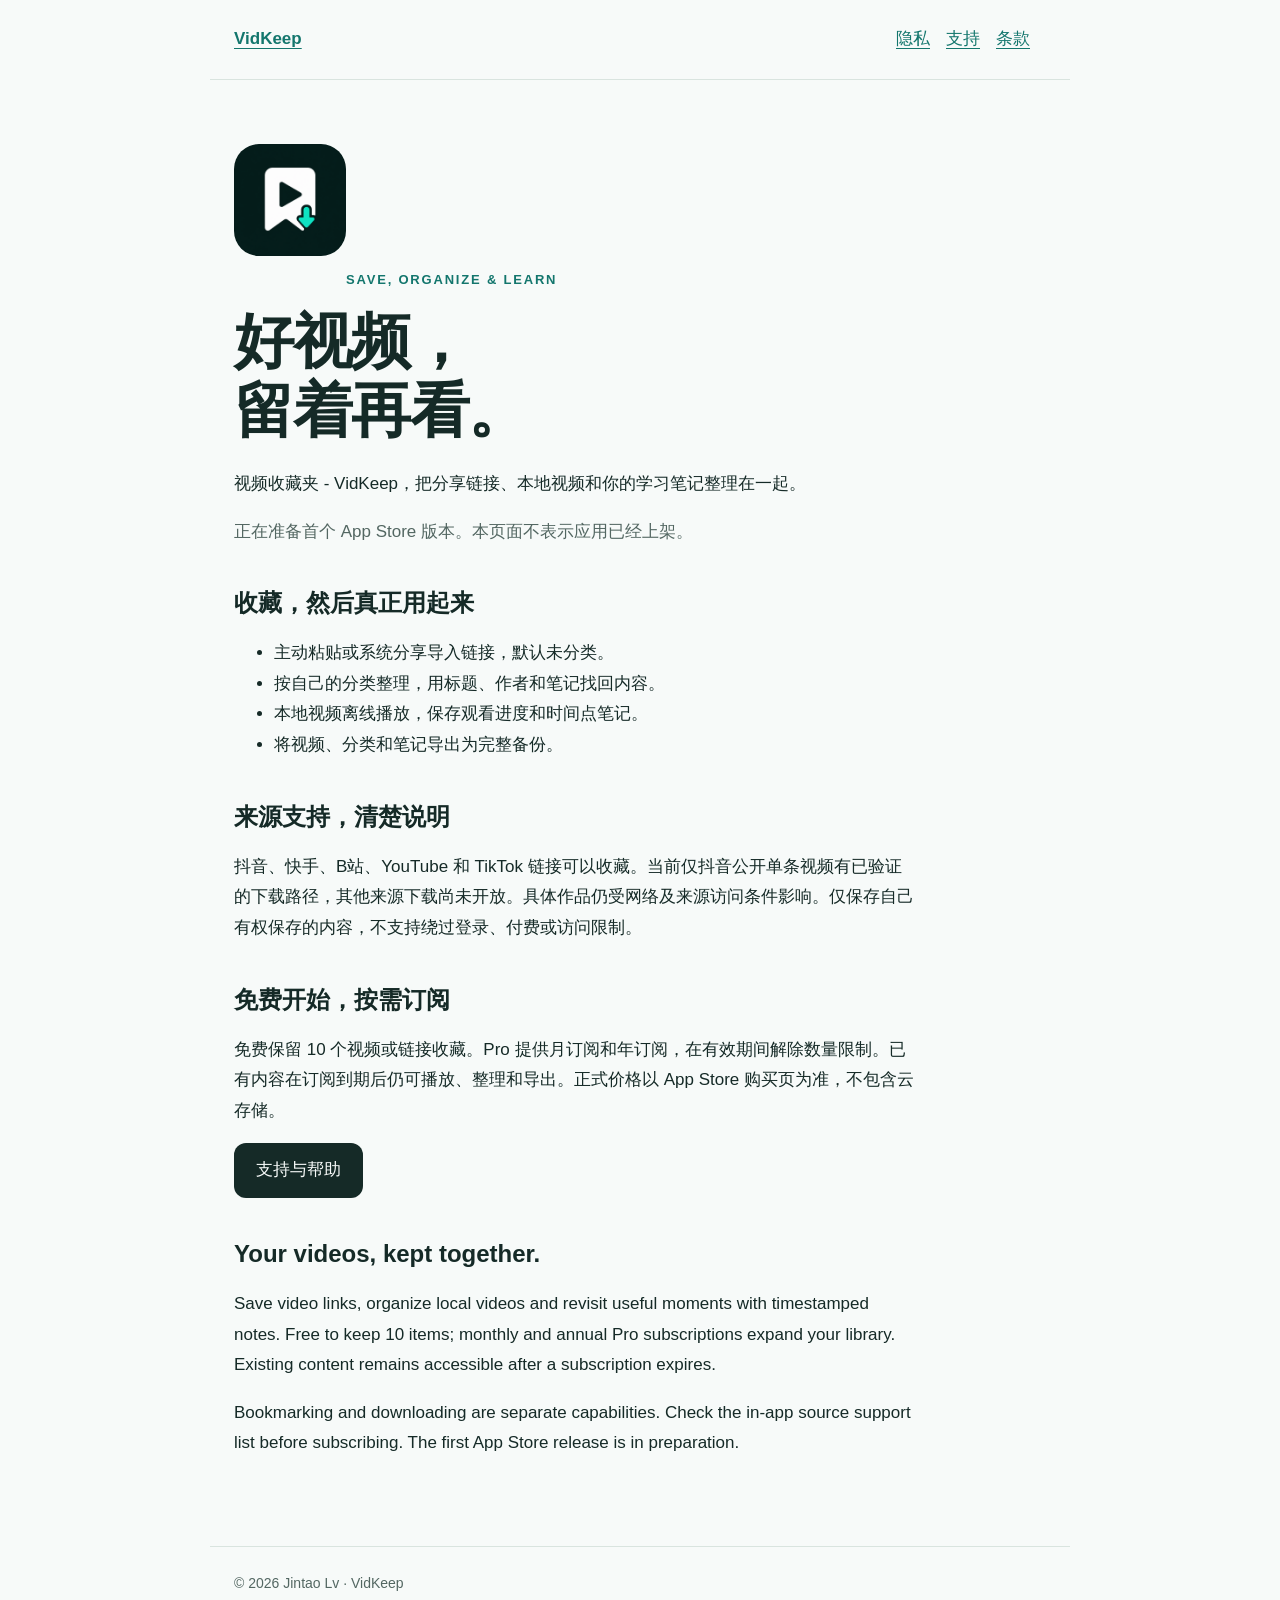
==== index.html @ 6be5729a "Publish VidKeep product, privacy and support pages" ====
<!doctype html><html lang="zh-Hans"><head><meta charset="utf-8"><meta name="viewport" content="width=device-width,initial-scale=1"><title>VidKeep · 视频收藏夹</title><link rel="stylesheet" href="style.css"></head><body><nav><a href="index.html"><strong>VidKeep</strong></a><div><a href="privacy/">隐私</a><a href="support/">支持</a><a href="terms/">条款</a></div></nav><main>
<img class="icon" src="assets/icon.png" alt="VidKeep"><div class="badge">SAVE, ORGANIZE &amp; LEARN</div>
<h1>好视频，<br>留着再看。</h1><p>视频收藏夹 - VidKeep，把分享链接、本地视频和你的学习笔记整理在一起。</p>
<p class="muted">正在准备首个 App Store 版本。本页面不表示应用已经上架。</p>
<h2>收藏，然后真正用起来</h2><ul><li>主动粘贴或系统分享导入链接，默认未分类。</li><li>按自己的分类整理，用标题、作者和笔记找回内容。</li><li>本地视频离线播放，保存观看进度和时间点笔记。</li><li>将视频、分类和笔记导出为完整备份。</li></ul>
<h2>来源支持，清楚说明</h2><p>抖音、快手、B站、YouTube 和 TikTok 链接可以收藏。当前仅抖音公开单条视频有已验证的下载路径，其他来源下载尚未开放。具体作品仍受网络及来源访问条件影响。仅保存自己有权保存的内容，不支持绕过登录、付费或访问限制。</p>
<h2>免费开始，按需订阅</h2><p>免费保留 10 个视频或链接收藏。Pro 提供月订阅和年订阅，在有效期间解除数量限制。已有内容在订阅到期后仍可播放、整理和导出。正式价格以 App Store 购买页为准，不包含云存储。</p>
<p><a class="button" href="support/">支持与帮助</a></p>
<section lang="en"><h2>Your videos, kept together.</h2><p>Save video links, organize local videos and revisit useful moments with timestamped notes. Free to keep 10 items; monthly and annual Pro subscriptions expand your library. Existing content remains accessible after a subscription expires.</p><p>Bookmarking and downloading are separate capabilities. Check the in-app source support list before subscribing. The first App Store release is in preparation.</p></section>
</main><footer>© 2026 Jintao Lv · VidKeep</footer></body></html>
---- style.css ----
:root{color-scheme:light dark;--bg:#f7faf9;--ink:#152a27;--muted:#536762;--line:#d9e4df;--accent:#13766d}*{box-sizing:border-box}body{margin:0;background:var(--bg);color:var(--ink);font:17px/1.8 -apple-system,BlinkMacSystemFont,"Segoe UI",sans-serif}a{color:var(--accent);text-underline-offset:4px}nav,main,footer{max-width:860px;margin:auto;padding:24px}nav{display:flex;justify-content:space-between;gap:24px;border-bottom:1px solid var(--line)}nav a{margin-right:16px}main{padding-top:64px;padding-bottom:70px}h1{font-size:clamp(34px,7vw,60px);line-height:1.15;letter-spacing:-1.5px;margin:0 0 24px}h2{margin-top:40px;font-size:24px;line-height:1.3}p,li{max-width:72ch}.muted{color:var(--muted)}.icon{width:112px;border-radius:25px;margin-bottom:28px}.badge{display:inline-block;font-size:13px;font-weight:650;letter-spacing:1.8px;color:var(--accent);margin-bottom:16px}footer{border-top:1px solid var(--line);font-size:14px;color:var(--muted)}section+section{margin-top:60px}details{padding:18px 0;border-bottom:1px solid var(--line)}summary{font-weight:650;cursor:pointer}.button{display:inline-block;background:var(--ink);color:var(--bg);padding:12px 22px;border-radius:12px;text-decoration:none}a:focus-visible,summary:focus-visible{outline:3px solid var(--accent);outline-offset:4px}@media(prefers-color-scheme:dark){:root{--bg:#0c1c19;--ink:#f0f8f5;--muted:#acbdb5;--line:#294038;--accent:#71d8c1}}@media(max-width:540px){nav{display:block}nav div{margin-top:8px}main{padding-top:40px}}
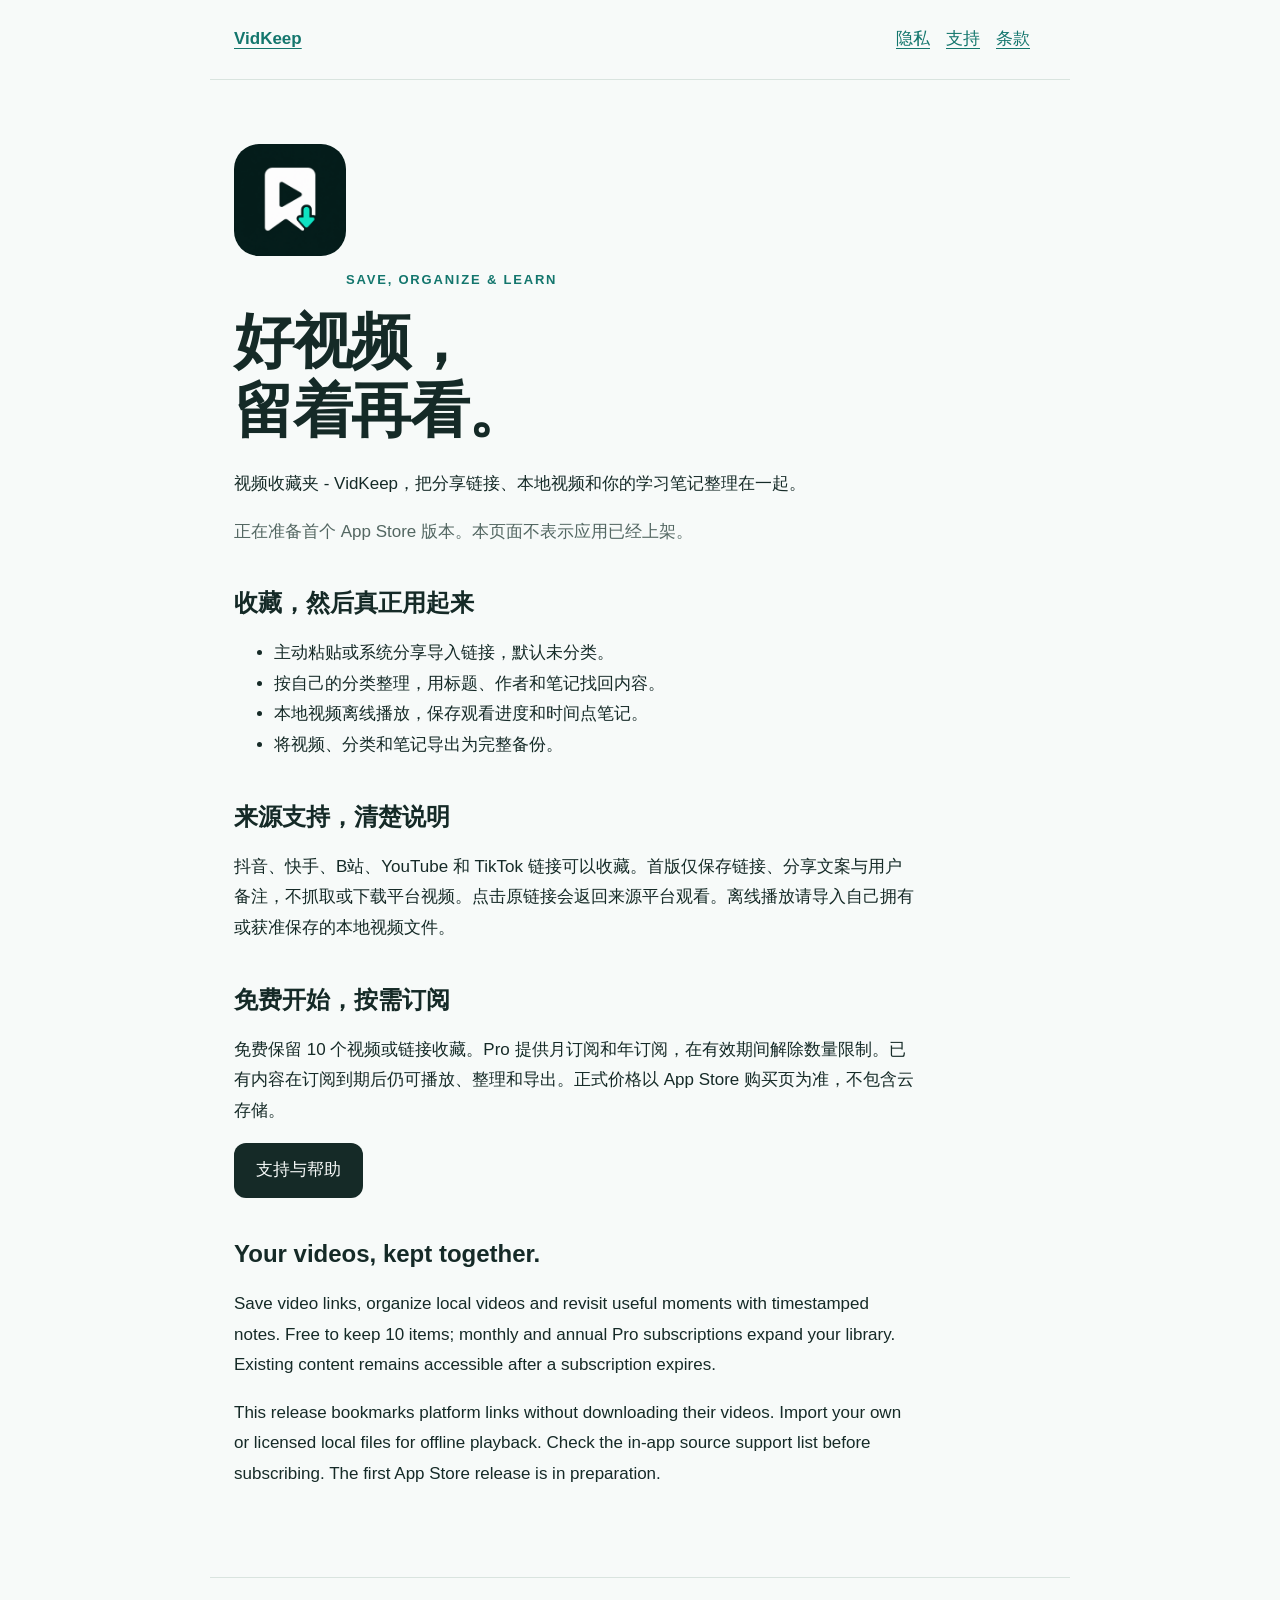
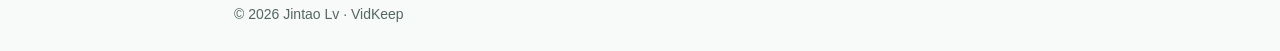
==== commit b054e7b1: "Clarify first release bookmark-only scope and privacy" ====
--- a/index.html
+++ b/index.html
@@ -3,8 +3,8 @@
 <h1>好视频，<br>留着再看。</h1><p>视频收藏夹 - VidKeep，把分享链接、本地视频和你的学习笔记整理在一起。</p>
 <p class="muted">正在准备首个 App Store 版本。本页面不表示应用已经上架。</p>
 <h2>收藏，然后真正用起来</h2><ul><li>主动粘贴或系统分享导入链接，默认未分类。</li><li>按自己的分类整理，用标题、作者和笔记找回内容。</li><li>本地视频离线播放，保存观看进度和时间点笔记。</li><li>将视频、分类和笔记导出为完整备份。</li></ul>
-<h2>来源支持，清楚说明</h2><p>抖音、快手、B站、YouTube 和 TikTok 链接可以收藏。当前仅抖音公开单条视频有已验证的下载路径，其他来源下载尚未开放。具体作品仍受网络及来源访问条件影响。仅保存自己有权保存的内容，不支持绕过登录、付费或访问限制。</p>
+<h2>来源支持，清楚说明</h2><p>抖音、快手、B站、YouTube 和 TikTok 链接可以收藏。首版仅保存链接、分享文案与用户备注，不抓取或下载平台视频。点击原链接会返回来源平台观看。离线播放请导入自己拥有或获准保存的本地视频文件。</p>
 <h2>免费开始，按需订阅</h2><p>免费保留 10 个视频或链接收藏。Pro 提供月订阅和年订阅，在有效期间解除数量限制。已有内容在订阅到期后仍可播放、整理和导出。正式价格以 App Store 购买页为准，不包含云存储。</p>
 <p><a class="button" href="support/">支持与帮助</a></p>
-<section lang="en"><h2>Your videos, kept together.</h2><p>Save video links, organize local videos and revisit useful moments with timestamped notes. Free to keep 10 items; monthly and annual Pro subscriptions expand your library. Existing content remains accessible after a subscription expires.</p><p>Bookmarking and downloading are separate capabilities. Check the in-app source support list before subscribing. The first App Store release is in preparation.</p></section>
+<section lang="en"><h2>Your videos, kept together.</h2><p>Save video links, organize local videos and revisit useful moments with timestamped notes. Free to keep 10 items; monthly and annual Pro subscriptions expand your library. Existing content remains accessible after a subscription expires.</p><p>This release bookmarks platform links without downloading their videos. Import your own or licensed local files for offline playback. Check the in-app source support list before subscribing. The first App Store release is in preparation.</p></section>
 </main><footer>© 2026 Jintao Lv · VidKeep</footer></body></html>
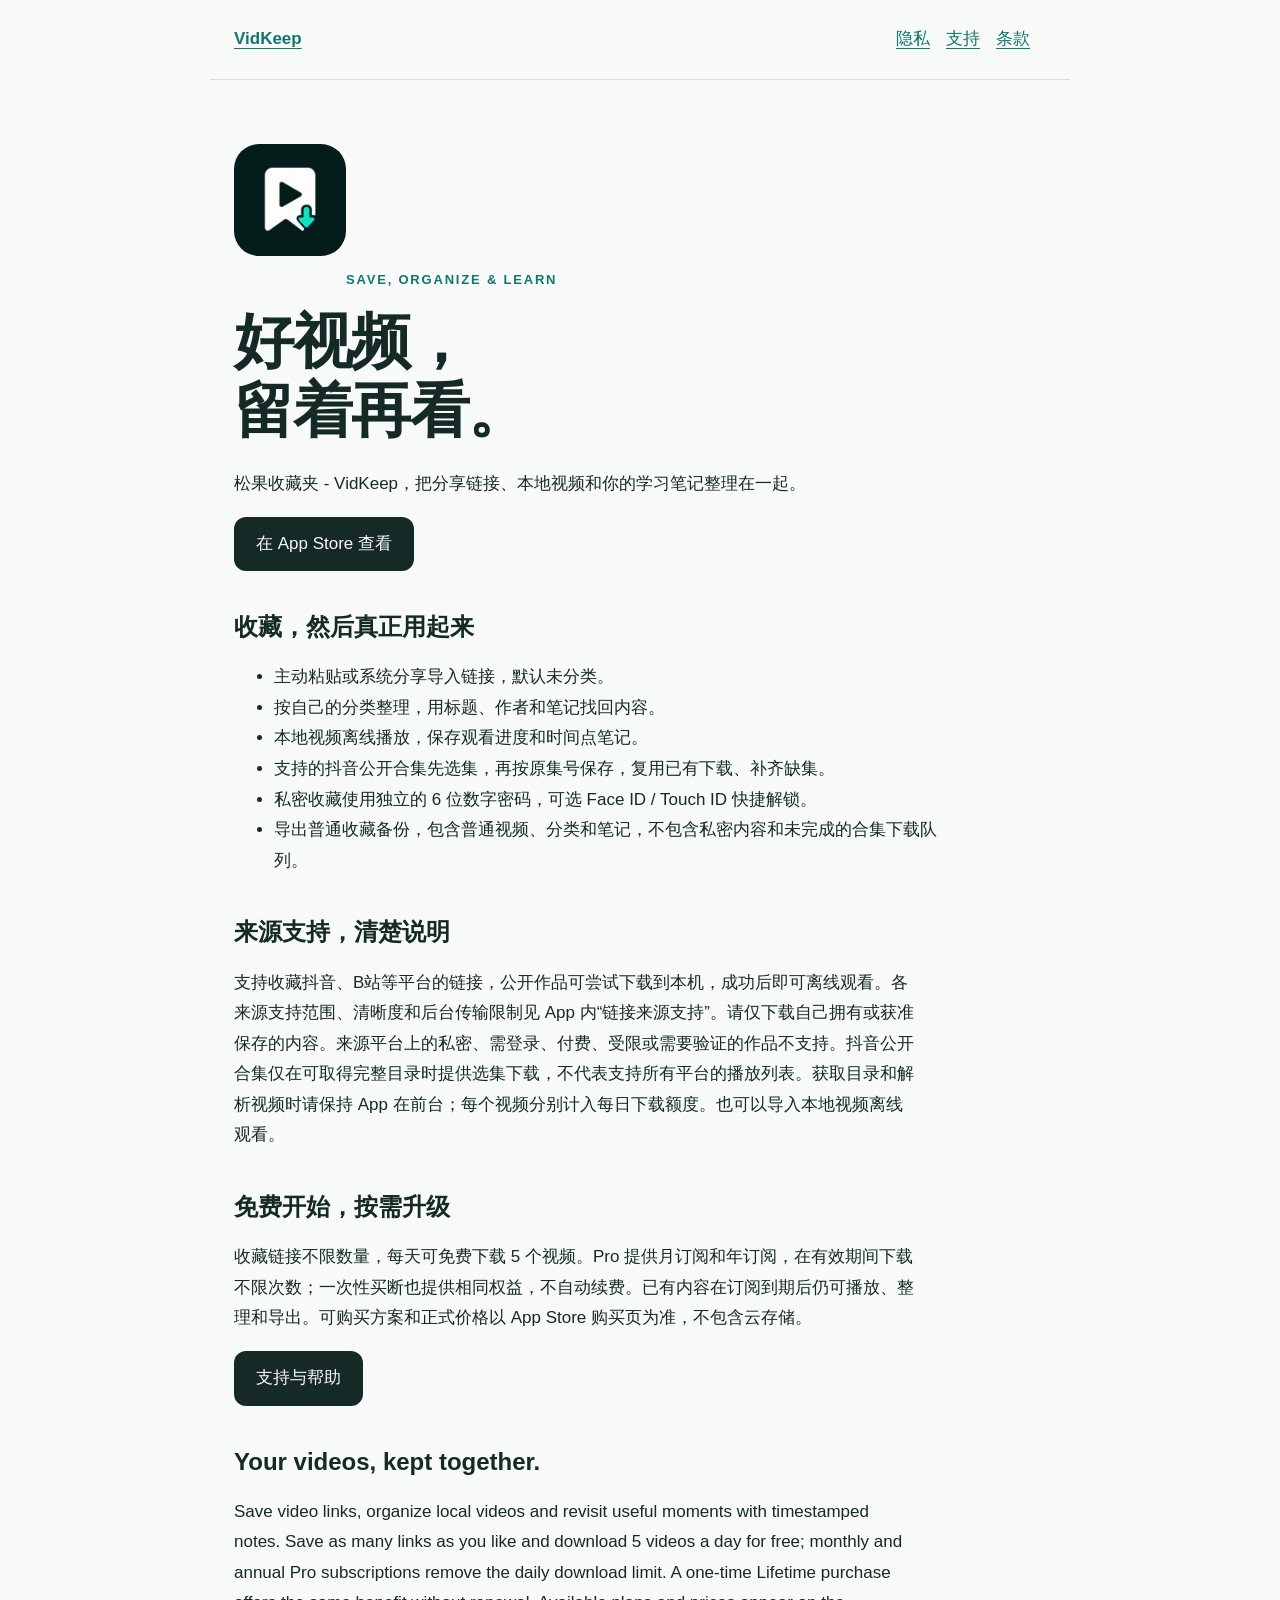
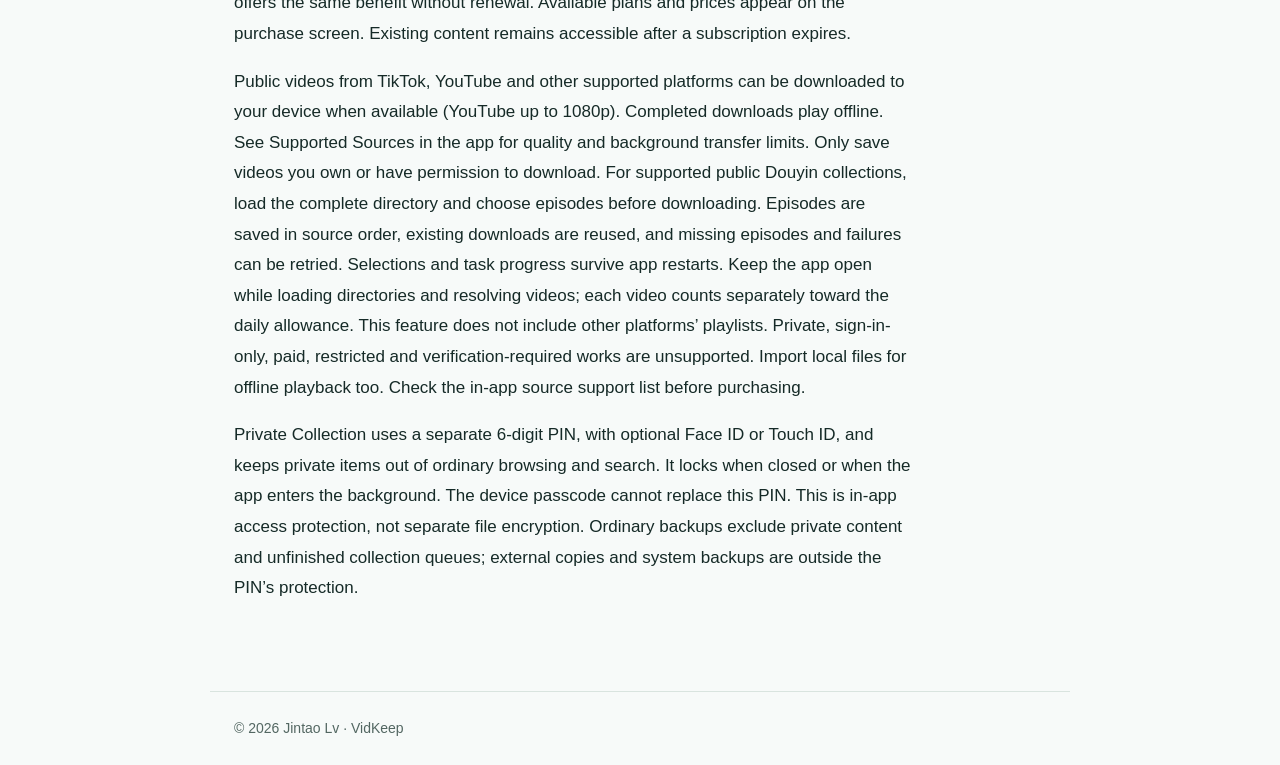
==== commit 00493321: "Document private PIN and public Douyin collection support" ====
--- a/index.html
+++ b/index.html
@@ -1,10 +1,10 @@
-<!doctype html><html lang="zh-Hans"><head><meta charset="utf-8"><meta name="viewport" content="width=device-width,initial-scale=1"><title>VidKeep · 视频收藏夹</title><link rel="stylesheet" href="style.css"></head><body><nav><a href="index.html"><strong>VidKeep</strong></a><div><a href="privacy/">隐私</a><a href="support/">支持</a><a href="terms/">条款</a></div></nav><main>
+<!doctype html><html lang="zh-Hans"><head><meta charset="utf-8"><meta name="viewport" content="width=device-width,initial-scale=1"><title>松果收藏夹 · VidKeep</title><link rel="stylesheet" href="style.css"></head><body><nav><a href="index.html"><strong>VidKeep</strong></a><div><a href="privacy/">隐私</a><a href="support/">支持</a><a href="terms/">条款</a></div></nav><main>
 <img class="icon" src="assets/icon.png" alt="VidKeep"><div class="badge">SAVE, ORGANIZE &amp; LEARN</div>
-<h1>好视频，<br>留着再看。</h1><p>视频收藏夹 - VidKeep，把分享链接、本地视频和你的学习笔记整理在一起。</p>
-<p class="muted">正在准备首个 App Store 版本。本页面不表示应用已经上架。</p>
-<h2>收藏，然后真正用起来</h2><ul><li>主动粘贴或系统分享导入链接，默认未分类。</li><li>按自己的分类整理，用标题、作者和笔记找回内容。</li><li>本地视频离线播放，保存观看进度和时间点笔记。</li><li>将视频、分类和笔记导出为完整备份。</li></ul>
-<h2>来源支持，清楚说明</h2><p>抖音、快手、B站、YouTube 和 TikTok 链接可以收藏。首版仅保存链接、分享文案与用户备注，不抓取或下载平台视频。点击原链接会返回来源平台观看。离线播放请导入自己拥有或获准保存的本地视频文件。</p>
-<h2>免费开始，按需订阅</h2><p>免费保留 10 个视频或链接收藏。Pro 提供月订阅和年订阅，在有效期间解除数量限制。已有内容在订阅到期后仍可播放、整理和导出。正式价格以 App Store 购买页为准，不包含云存储。</p>
+<h1>好视频，<br>留着再看。</h1><p>松果收藏夹 - VidKeep，把分享链接、本地视频和你的学习笔记整理在一起。</p>
+<p><a class="button" href="https://apps.apple.com/app/id6816571849">在 App Store 查看</a></p>
+<h2>收藏，然后真正用起来</h2><ul><li>主动粘贴或系统分享导入链接，默认未分类。</li><li>按自己的分类整理，用标题、作者和笔记找回内容。</li><li>本地视频离线播放，保存观看进度和时间点笔记。</li><li>支持的抖音公开合集先选集，再按原集号保存，复用已有下载、补齐缺集。</li><li>私密收藏使用独立的 6 位数字密码，可选 Face ID / Touch ID 快捷解锁。</li><li>导出普通收藏备份，包含普通视频、分类和笔记，不包含私密内容和未完成的合集下载队列。</li></ul>
+<h2>来源支持，清楚说明</h2><p>支持收藏抖音、B站等平台的链接，公开作品可尝试下载到本机，成功后即可离线观看。各来源支持范围、清晰度和后台传输限制见 App 内“链接来源支持”。请仅下载自己拥有或获准保存的内容。来源平台上的私密、需登录、付费、受限或需要验证的作品不支持。抖音公开合集仅在可取得完整目录时提供选集下载，不代表支持所有平台的播放列表。获取目录和解析视频时请保持 App 在前台；每个视频分别计入每日下载额度。也可以导入本地视频离线观看。</p>
+<h2>免费开始，按需升级</h2><p>收藏链接不限数量，每天可免费下载 5 个视频。Pro 提供月订阅和年订阅，在有效期间下载不限次数；一次性买断也提供相同权益，不自动续费。已有内容在订阅到期后仍可播放、整理和导出。可购买方案和正式价格以 App Store 购买页为准，不包含云存储。</p>
 <p><a class="button" href="support/">支持与帮助</a></p>
-<section lang="en"><h2>Your videos, kept together.</h2><p>Save video links, organize local videos and revisit useful moments with timestamped notes. Free to keep 10 items; monthly and annual Pro subscriptions expand your library. Existing content remains accessible after a subscription expires.</p><p>This release bookmarks platform links without downloading their videos. Import your own or licensed local files for offline playback. Check the in-app source support list before subscribing. The first App Store release is in preparation.</p></section>
+<section lang="en"><h2>Your videos, kept together.</h2><p>Save video links, organize local videos and revisit useful moments with timestamped notes. Save as many links as you like and download 5 videos a day for free; monthly and annual Pro subscriptions remove the daily download limit. A one-time Lifetime purchase offers the same benefit without renewal. Available plans and prices appear on the purchase screen. Existing content remains accessible after a subscription expires.</p><p>Public videos from TikTok, YouTube and other supported platforms can be downloaded to your device when available (YouTube up to 1080p). Completed downloads play offline. See Supported Sources in the app for quality and background transfer limits. Only save videos you own or have permission to download. For supported public Douyin collections, load the complete directory and choose episodes before downloading. Episodes are saved in source order, existing downloads are reused, and missing episodes and failures can be retried. Selections and task progress survive app restarts. Keep the app open while loading directories and resolving videos; each video counts separately toward the daily allowance. This feature does not include other platforms’ playlists. Private, sign-in-only, paid, restricted and verification-required works are unsupported. Import local files for offline playback too. Check the in-app source support list before purchasing.</p><p>Private Collection uses a separate 6-digit PIN, with optional Face ID or Touch ID, and keeps private items out of ordinary browsing and search. It locks when closed or when the app enters the background. The device passcode cannot replace this PIN. This is in-app access protection, not separate file encryption. Ordinary backups exclude private content and unfinished collection queues; external copies and system backups are outside the PIN’s protection.</p></section>
 </main><footer>© 2026 Jintao Lv · VidKeep</footer></body></html>
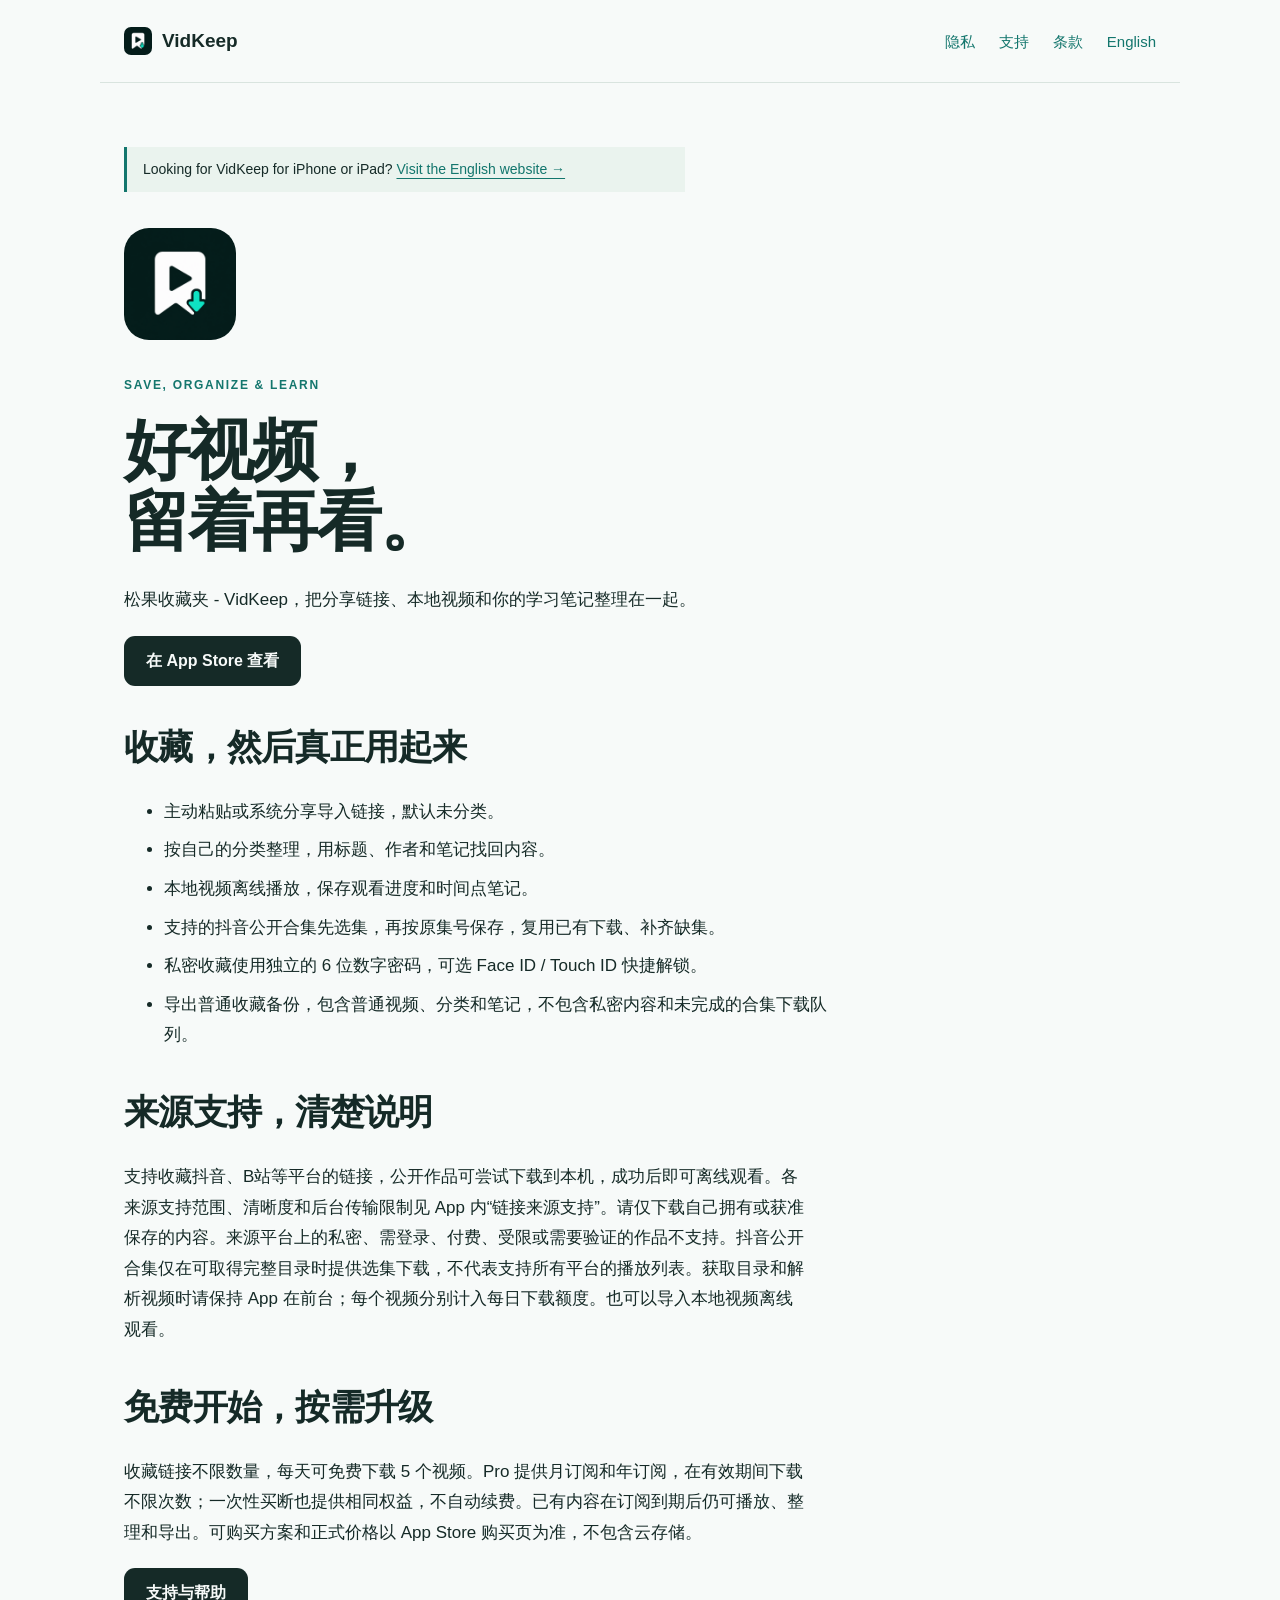
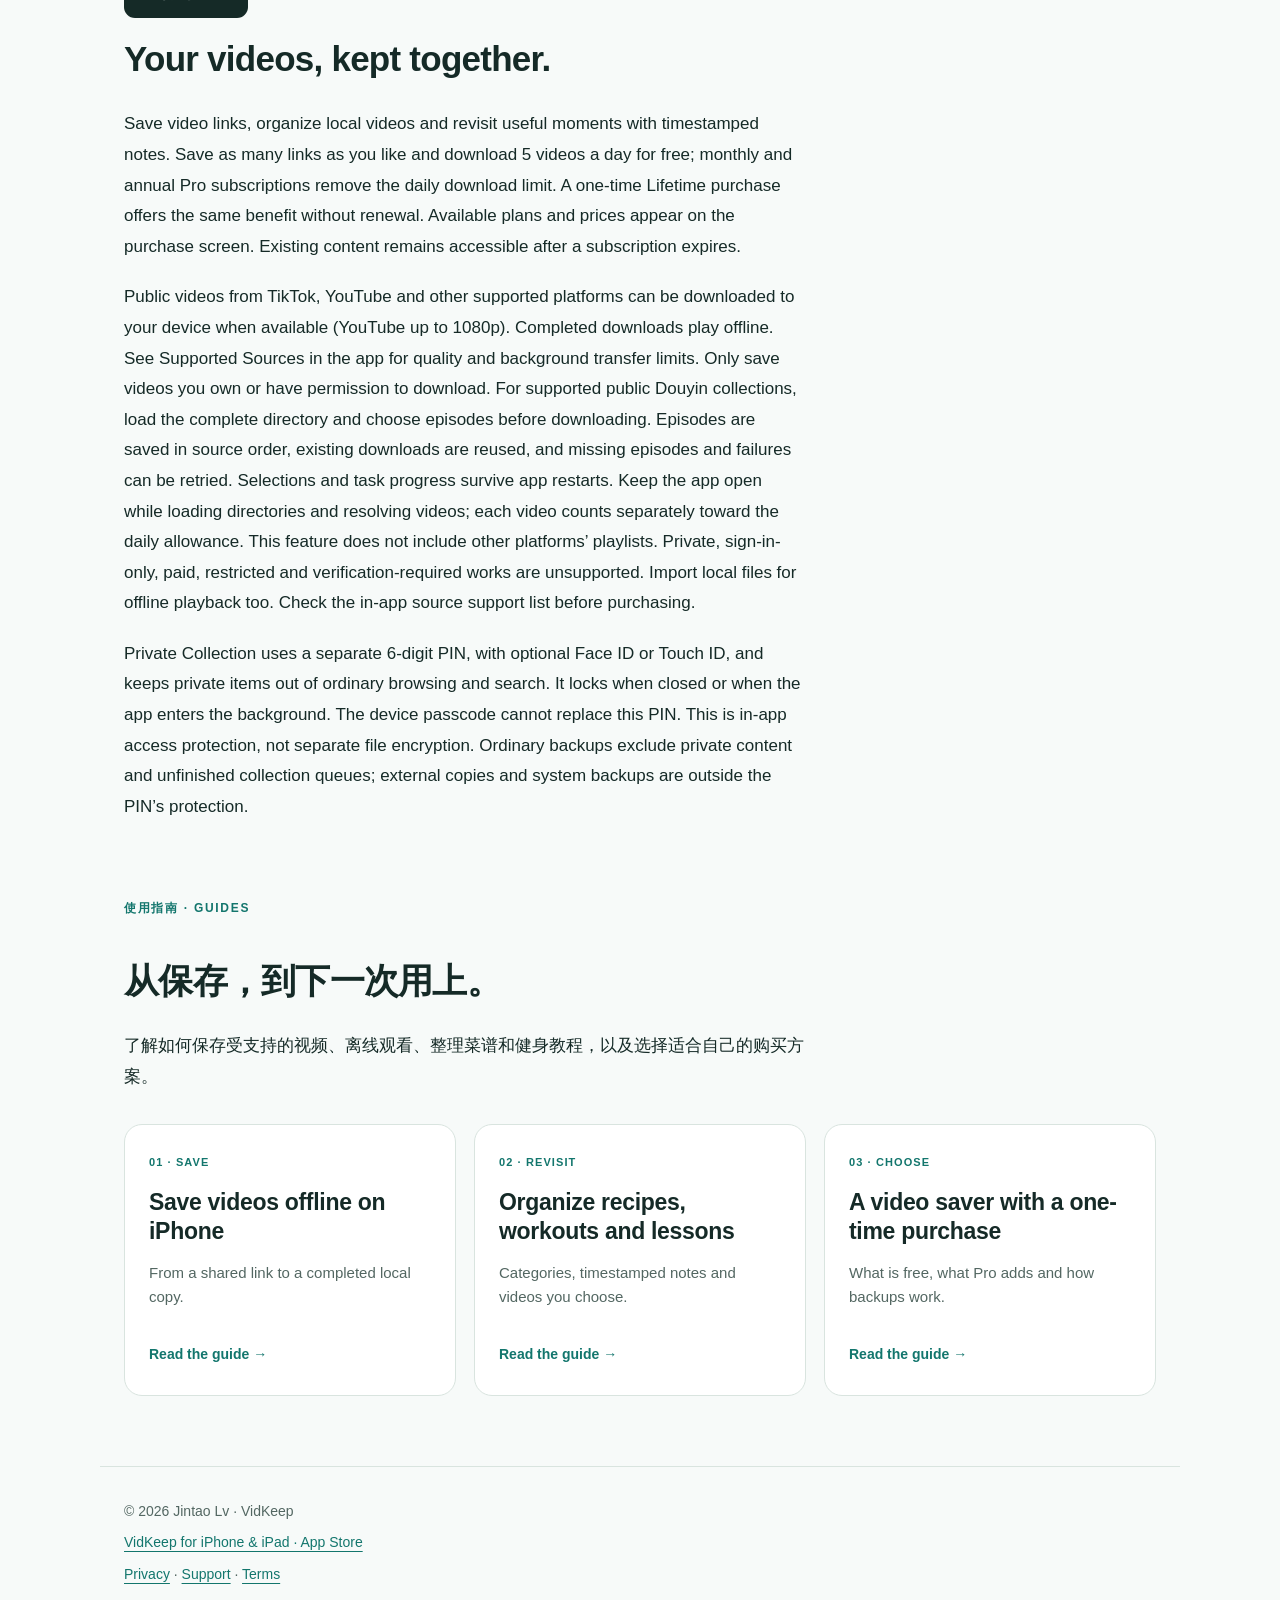
==== commit 675cdce2: "feat(site): add English product guides and search metadata" ====
--- a/index.html
+++ b/index.html
@@ -1,4 +1,7 @@
-<!doctype html><html lang="zh-Hans"><head><meta charset="utf-8"><meta name="viewport" content="width=device-width,initial-scale=1"><title>松果收藏夹 · VidKeep</title><link rel="stylesheet" href="style.css"></head><body><nav><a href="index.html"><strong>VidKeep</strong></a><div><a href="privacy/">隐私</a><a href="support/">支持</a><a href="terms/">条款</a></div></nav><main>
+<!doctype html>
+<html lang="zh-Hans"><head><meta charset="utf-8"><meta name="viewport" content="width=device-width,initial-scale=1"><title>松果收藏夹 · VidKeep</title><meta name="description" content="松果收藏夹 VidKeep 是 Jintao Lv 开发的 iPhone 和 iPad 视频收藏工具。保存受支持的视频，下载后离线观看，整理菜谱与教程、记录时间点笔记；可选一次性买断。"><link rel="canonical" href="https://jacklv-coder.github.io/vidkeep-site/"><link rel="alternate" hreflang="zh-Hans" href="https://jacklv-coder.github.io/vidkeep-site/"><link rel="alternate" hreflang="en" href="https://jacklv-coder.github.io/vidkeep-site/en/"><link rel="alternate" hreflang="x-default" href="https://jacklv-coder.github.io/vidkeep-site/en/"><meta property="og:type" content="website"><meta property="og:title" content="松果收藏夹 · VidKeep"><meta property="og:description" content="松果收藏夹 VidKeep 是 Jintao Lv 开发的 iPhone 和 iPad 视频收藏工具。保存受支持的视频，下载后离线观看，整理菜谱与教程、记录时间点笔记；可选一次性买断。"><meta property="og:url" content="https://jacklv-coder.github.io/vidkeep-site/"><meta property="og:image" content="https://jacklv-coder.github.io/vidkeep-site/assets/icon.png"><meta property="og:site_name" content="VidKeep by Jintao Lv"><meta name="twitter:card" content="summary"><link rel="icon" href="assets/icon.png"><link rel="stylesheet" href="style.css"><script type="application/ld+json">{"@context": "https://schema.org", "@type": "SoftwareApplication", "@id": "https://jacklv-coder.github.io/vidkeep-site/#app", "name": "VidKeep: Video Saver", "alternateName": "松果收藏夹-vidkeep", "applicationCategory": "MultimediaApplication", "operatingSystem": "iOS 17.0 or later; iPadOS 17.0 or later", "author": {"@type": "Person", "name": "Jintao Lv"}, "url": "https://jacklv-coder.github.io/vidkeep-site/en/", "downloadUrl": "https://apps.apple.com/app/id6816571849", "sameAs": ["https://apps.apple.com/app/id6816571849"], "image": "https://jacklv-coder.github.io/vidkeep-site/assets/icon.png", "description": "Save eligible public videos, organize local collections and use timestamped notes on iPhone and iPad. Completed downloads play offline."}</script></head><body><a class="skip-link" href="#content">跳转到正文</a><nav aria-label="主导航"><a class="brand" href=""><img src="assets/icon.png" width="28" height="28" alt=""><strong>VidKeep</strong></a><div><a href="privacy/">隐私</a><a href="support/">支持</a><a href="terms/">条款</a><a href="en/" lang="en" hreflang="en">English</a></div></nav><main id="content">
+<p class="language-note" lang="en">Looking for VidKeep for iPhone or iPad? <a href="en/" hreflang="en">Visit the English website →</a></p>
+
 <img class="icon" src="assets/icon.png" alt="VidKeep"><div class="badge">SAVE, ORGANIZE &amp; LEARN</div>
 <h1>好视频，<br>留着再看。</h1><p>松果收藏夹 - VidKeep，把分享链接、本地视频和你的学习笔记整理在一起。</p>
 <p><a class="button" href="https://apps.apple.com/app/id6816571849">在 App Store 查看</a></p>
@@ -7,4 +10,6 @@
 <h2>免费开始，按需升级</h2><p>收藏链接不限数量，每天可免费下载 5 个视频。Pro 提供月订阅和年订阅，在有效期间下载不限次数；一次性买断也提供相同权益，不自动续费。已有内容在订阅到期后仍可播放、整理和导出。可购买方案和正式价格以 App Store 购买页为准，不包含云存储。</p>
 <p><a class="button" href="support/">支持与帮助</a></p>
 <section lang="en"><h2>Your videos, kept together.</h2><p>Save video links, organize local videos and revisit useful moments with timestamped notes. Save as many links as you like and download 5 videos a day for free; monthly and annual Pro subscriptions remove the daily download limit. A one-time Lifetime purchase offers the same benefit without renewal. Available plans and prices appear on the purchase screen. Existing content remains accessible after a subscription expires.</p><p>Public videos from TikTok, YouTube and other supported platforms can be downloaded to your device when available (YouTube up to 1080p). Completed downloads play offline. See Supported Sources in the app for quality and background transfer limits. Only save videos you own or have permission to download. For supported public Douyin collections, load the complete directory and choose episodes before downloading. Episodes are saved in source order, existing downloads are reused, and missing episodes and failures can be retried. Selections and task progress survive app restarts. Keep the app open while loading directories and resolving videos; each video counts separately toward the daily allowance. This feature does not include other platforms’ playlists. Private, sign-in-only, paid, restricted and verification-required works are unsupported. Import local files for offline playback too. Check the in-app source support list before purchasing.</p><p>Private Collection uses a separate 6-digit PIN, with optional Face ID or Touch ID, and keeps private items out of ordinary browsing and search. It locks when closed or when the app enters the background. The device passcode cannot replace this PIN. This is in-app access protection, not separate file encryption. Ordinary backups exclude private content and unfinished collection queues; external copies and system backups are outside the PIN’s protection.</p></section>
-</main><footer>© 2026 Jintao Lv · VidKeep</footer></body></html>+
+<section class="guide-section"><div class="badge">使用指南 · GUIDES</div><h2>从保存，到下一次用上。</h2><p>了解如何保存受支持的视频、离线观看、整理菜谱和健身教程，以及选择适合自己的购买方案。</p><div class="guide-grid" lang="en"><a class="guide-card" href="en/guides/save-videos-offline/"><span class="card-kicker">01 · SAVE</span><h3>Save videos offline on iPhone</h3><p>From a shared link to a completed local copy.</p><span class="card-link">Read the guide →</span></a><a class="guide-card" href="en/guides/organize-video-library/"><span class="card-kicker">02 · REVISIT</span><h3>Organize recipes, workouts and lessons</h3><p>Categories, timestamped notes and videos you choose.</p><span class="card-link">Read the guide →</span></a><a class="guide-card" href="en/guides/lifetime-video-saver/"><span class="card-kicker">03 · CHOOSE</span><h3>A video saver with a one-time purchase</h3><p>What is free, what Pro adds and how backups work.</p><span class="card-link">Read the guide →</span></a></div></section>
+</main><footer><p>© 2026 Jintao Lv · VidKeep</p><p><a href="https://apps.apple.com/app/id6816571849">VidKeep for iPhone &amp; iPad · App Store</a></p><p><a href="privacy/#english">Privacy</a> · <a href="support/#english">Support</a> · <a href="terms/">Terms</a></p></footer></body></html>
--- a/style.css
+++ b/style.css
@@ -1 +1,79 @@
-:root{color-scheme:light dark;--bg:#f7faf9;--ink:#152a27;--muted:#536762;--line:#d9e4df;--accent:#13766d}*{box-sizing:border-box}body{margin:0;background:var(--bg);color:var(--ink);font:17px/1.8 -apple-system,BlinkMacSystemFont,"Segoe UI",sans-serif}a{color:var(--accent);text-underline-offset:4px}nav,main,footer{max-width:860px;margin:auto;padding:24px}nav{display:flex;justify-content:space-between;gap:24px;border-bottom:1px solid var(--line)}nav a{margin-right:16px}main{padding-top:64px;padding-bottom:70px}h1{font-size:clamp(34px,7vw,60px);line-height:1.15;letter-spacing:-1.5px;margin:0 0 24px}h2{margin-top:40px;font-size:24px;line-height:1.3}p,li{max-width:72ch}.muted{color:var(--muted)}.icon{width:112px;border-radius:25px;margin-bottom:28px}.badge{display:inline-block;font-size:13px;font-weight:650;letter-spacing:1.8px;color:var(--accent);margin-bottom:16px}footer{border-top:1px solid var(--line);font-size:14px;color:var(--muted)}section+section{margin-top:60px}details{padding:18px 0;border-bottom:1px solid var(--line)}summary{font-weight:650;cursor:pointer}.button{display:inline-block;background:var(--ink);color:var(--bg);padding:12px 22px;border-radius:12px;text-decoration:none}a:focus-visible,summary:focus-visible{outline:3px solid var(--accent);outline-offset:4px}@media(prefers-color-scheme:dark){:root{--bg:#0c1c19;--ink:#f0f8f5;--muted:#acbdb5;--line:#294038;--accent:#71d8c1}}@media(max-width:540px){nav{display:block}nav div{margin-top:8px}main{padding-top:40px}}
+:root{color-scheme:light dark;--bg:#f7faf9;--surface:#fff;--soft:#eaf3ee;--ink:#152a27;--muted:#536762;--line:#d9e4df;--accent:#13766d}
+*{box-sizing:border-box}
+html{scroll-padding-top:24px}
+body{margin:0;background:var(--bg);color:var(--ink);font:17px/1.8 -apple-system,BlinkMacSystemFont,"Segoe UI",sans-serif;-webkit-font-smoothing:antialiased}
+a{color:var(--accent);text-underline-offset:4px}
+nav,main,footer{max-width:1080px;margin:auto;padding:24px}
+nav{display:flex;align-items:center;justify-content:space-between;gap:24px;border-bottom:1px solid var(--line);font-size:15px}
+nav div{display:flex;gap:24px;flex-wrap:wrap}
+nav a{text-decoration:none}
+.brand{display:inline-flex;align-items:center;gap:10px;color:var(--ink);font-size:19px;white-space:nowrap}
+.brand img{border-radius:7px}
+main{padding-top:64px;padding-bottom:70px}
+h1{font-size:clamp(36px,5.7vw,66px);line-height:1.08;letter-spacing:-2px;margin:0 0 28px;font-weight:720;text-wrap:balance}
+h2{margin-top:40px;font-size:clamp(25px,3vw,35px);line-height:1.2;letter-spacing:-.75px;text-wrap:balance}
+h3{font-size:21px;line-height:1.35;letter-spacing:-.3px;margin:14px 0}
+p,li{max-width:72ch}
+p{margin:0 0 20px}
+li{margin-bottom:8px}
+.muted{color:var(--muted)}
+.small{font-size:14px;line-height:1.7}
+.lead{font-size:21px;line-height:1.6;color:var(--muted);max-width:62ch}
+.icon{width:112px;height:112px;border-radius:25px;margin-bottom:24px}
+.badge{display:block;font-size:12px;font-weight:700;letter-spacing:1.7px;color:var(--accent);margin-bottom:18px}
+footer{border-top:1px solid var(--line);font-size:14px;color:var(--muted);padding-top:32px;padding-bottom:40px}
+footer p{margin:0 0 6px}
+section+section{margin-top:76px}
+section>h2:first-child{margin-top:0}
+details{padding:18px 0;border-bottom:1px solid var(--line)}
+summary{font-weight:650;cursor:pointer}
+details p{margin-top:14px}
+.button{display:inline-flex;justify-content:center;align-items:center;background:var(--ink);color:var(--bg);padding:13px 22px;border-radius:11px;text-decoration:none;font-size:16px;font-weight:650;line-height:1.5}
+.button:hover{background:var(--accent);color:var(--surface)}
+a:focus-visible,summary:focus-visible{outline:3px solid var(--accent);outline-offset:5px}
+.skip-link{position:absolute;left:20px;top:-80px;padding:8px 14px;background:var(--surface);z-index:10}
+.skip-link:focus{top:12px}
+.language-note{font-size:14px;border-left:3px solid var(--accent);padding:10px 16px;margin-bottom:36px;background:var(--soft)}
+.hero{display:grid;grid-template-columns:minmax(0,1fr) 260px;gap:58px;align-items:center;padding:18px 0 30px}
+.hero-copy .lead{max-width:44ch}
+.actions{display:flex;align-items:center;gap:20px;flex-wrap:wrap;margin:28px 0 18px}
+.text-link{font-size:16px;font-weight:600}
+.hero-aside{border:1px solid var(--line);border-radius:26px;background:var(--surface);padding:34px 27px;box-shadow:0 16px 36px #152a2706}
+.hero-aside .icon{width:96px;height:96px;border-radius:22px;margin-bottom:20px}
+.hero-aside p{font-size:15px;line-height:1.6;margin-bottom:10px}
+.hero-aside .product-name{font-size:19px;font-weight:700;line-height:1.4}
+.product-facts{border-top:1px solid var(--line);padding-top:18px;margin-top:24px;display:grid;gap:12px;font-size:13px;font-weight:550}
+.product-facts span:before{content:"↗";display:inline-block;margin-right:9px;color:var(--accent)}
+.feature-section{border-top:1px solid var(--line);padding-top:50px}
+.feature-grid,.guide-grid{display:grid;grid-template-columns:repeat(3,minmax(0,1fr));gap:32px;margin-top:32px}
+.feature-grid article p{font-size:16px;color:var(--muted)}
+.step-number{font:500 13px/1.5 ui-monospace,monospace;color:var(--accent)}
+.two-columns{grid-template-columns:repeat(2,minmax(0,1fr));gap:48px}
+.callout{background:var(--soft);border:1px solid var(--line);border-radius:22px;padding:36px 40px}
+.callout h2{margin-top:0}
+.callout p:last-child{margin-bottom:0}
+.guide-grid{gap:18px}
+.guide-card{display:flex;flex-direction:column;border:1px solid var(--line);border-radius:18px;padding:28px 24px;color:var(--ink);text-decoration:none;background:var(--surface)}
+.guide-card:hover{border-color:var(--accent)}
+.guide-card h3{font-size:23px;margin:15px 0;line-height:1.25}
+.guide-card p{font-size:15px;line-height:1.65;color:var(--muted)}
+.card-kicker{font-size:11px;letter-spacing:1.1px;font-weight:700;color:var(--accent)}
+.card-link{display:block;margin-top:auto;padding-top:12px;font-size:14px;color:var(--accent);font-weight:650}
+.bottom-cta{padding:44px 0 0;border-top:1px solid var(--line)}
+.bottom-cta .small{margin-top:16px}
+.breadcrumb{font-size:14px;color:var(--muted);margin-bottom:28px}
+.article-meta{font-size:13px;color:var(--muted);padding-bottom:26px;border-bottom:1px solid var(--line)}
+.steps{padding-left:28px}
+.steps li{padding:0 0 16px 12px}
+.steps li::marker{font-weight:700;color:var(--accent)}
+.next-guide{border-top:1px solid var(--line);padding-top:32px}
+.table-scroll{overflow-x:auto;margin:24px 0}
+table{width:100%;border-collapse:collapse;text-align:left;font-size:15px}
+caption{text-align:left;font-size:14px;color:var(--muted);margin-bottom:10px}
+th,td{padding:17px 20px;border-bottom:1px solid var(--line);vertical-align:top}
+thead th{background:var(--soft);font-size:13px}
+tbody th{font-weight:650;min-width:140px}
+@media(prefers-color-scheme:dark){:root{--bg:#0c1c19;--surface:#132723;--soft:#162f28;--ink:#f0f8f5;--muted:#acbdb5;--line:#294038;--accent:#71d8c1}.button:hover{color:var(--bg)}}
+@media(max-width:800px){.hero{grid-template-columns:minmax(0,1fr) 225px;gap:32px}.hero-aside{padding:28px 22px}.feature-grid,.guide-grid{gap:20px}.guide-card{padding:23px 19px}.guide-card h3{font-size:21px}}
+@media(max-width:640px){nav,main,footer{padding-left:22px;padding-right:22px}nav{align-items:flex-start;gap:16px;flex-wrap:wrap}nav div{gap:16px;font-size:14px}main{padding-top:36px}.hero{grid-template-columns:1fr;gap:28px;padding-top:4px}.hero-aside{display:grid;grid-template-columns:70px 1fr;gap:0 20px;padding:24px}.hero-aside .icon{width:70px;height:70px;border-radius:17px;grid-row:1/3;margin:0}.hero-aside .product-name{align-self:end}.hero-aside p{margin-bottom:4px}.product-facts{grid-column:1/-1;margin-top:20px;padding-top:18px;gap:7px}.hero-aside .muted br{display:none}.lead{font-size:19px}h1{letter-spacing:-1.3px}section+section{margin-top:52px}.feature-grid,.guide-grid,.two-columns{grid-template-columns:1fr;gap:20px}.feature-grid article{padding-bottom:16px;border-bottom:1px solid var(--line)}.feature-grid article:last-child{border:0}.feature-grid article p{margin-bottom:0}.guide-card{padding:25px}.guide-card h3{font-size:24px}.callout{padding:28px 25px}.actions{gap:18px}.steps{padding-left:20px}.steps li{padding-left:6px}th,td{padding:13px 12px}}
+@media(prefers-reduced-motion:reduce){html{scroll-behavior:auto}}
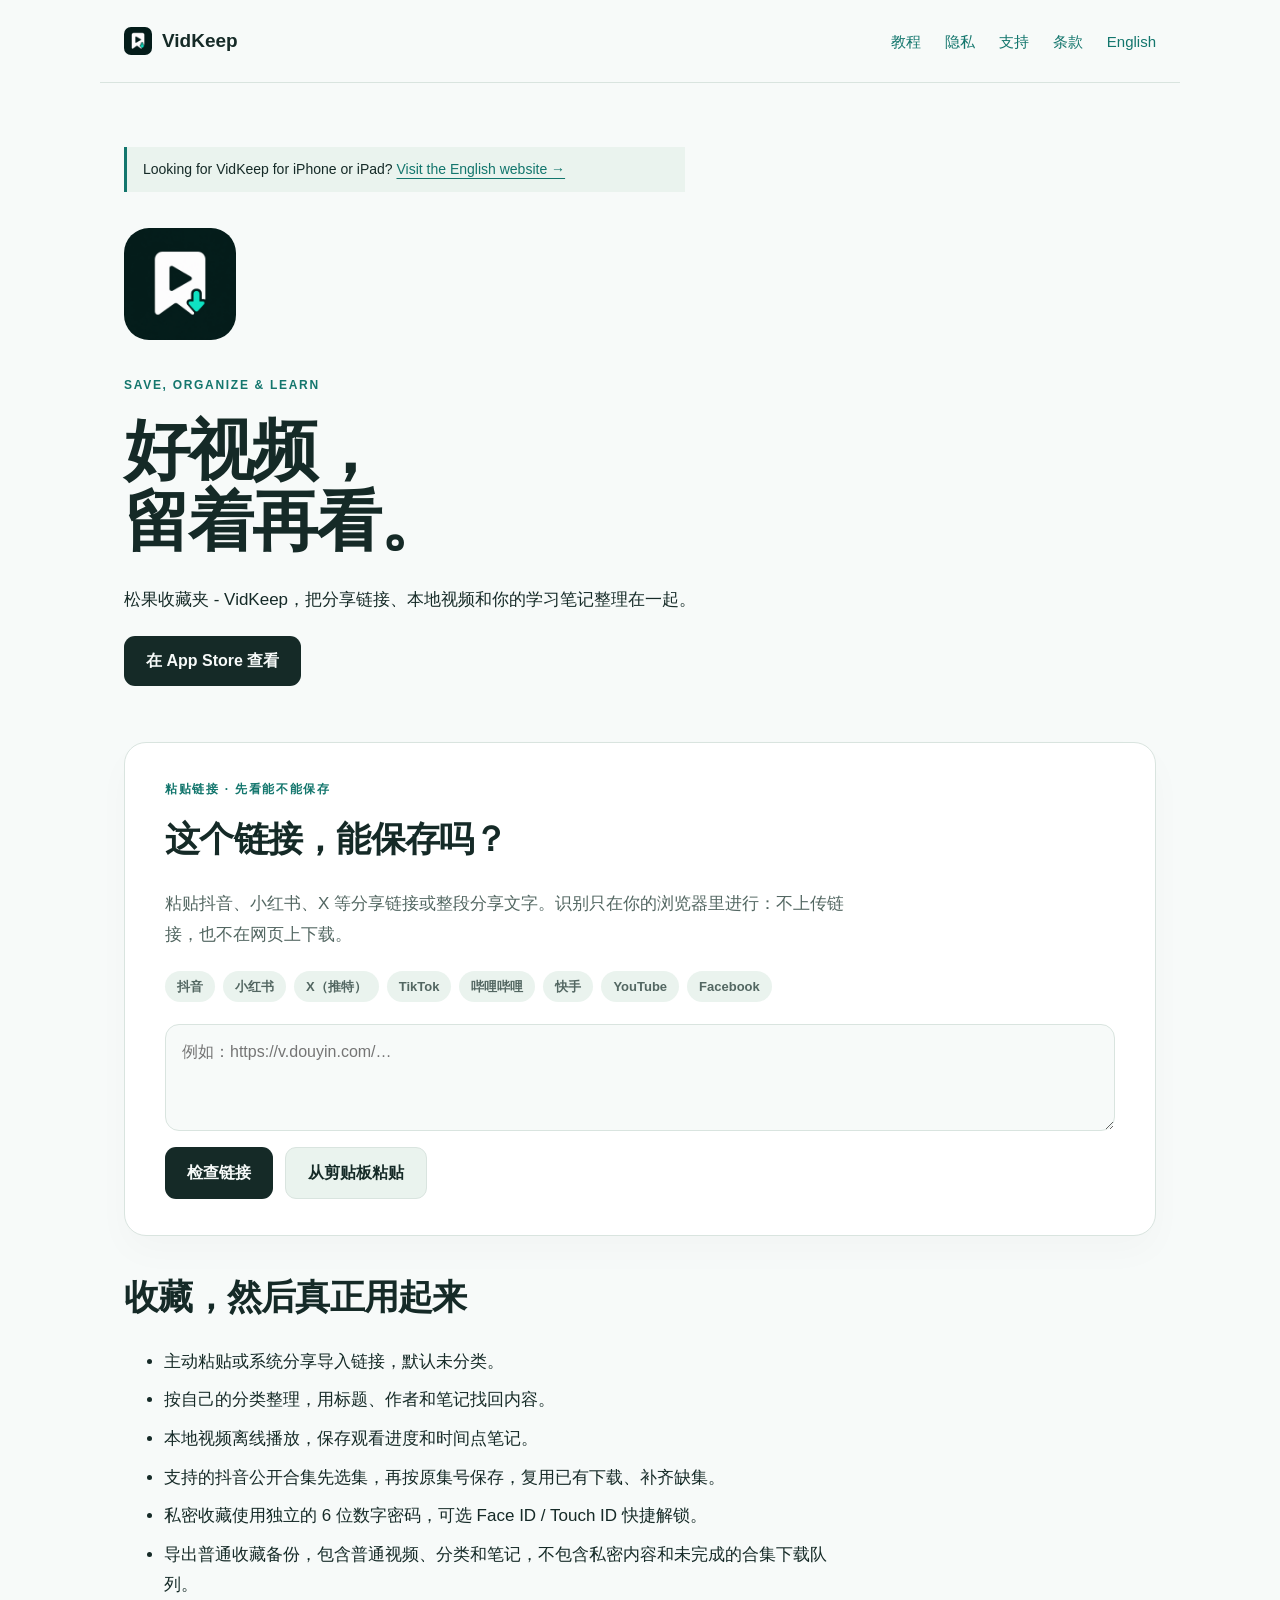
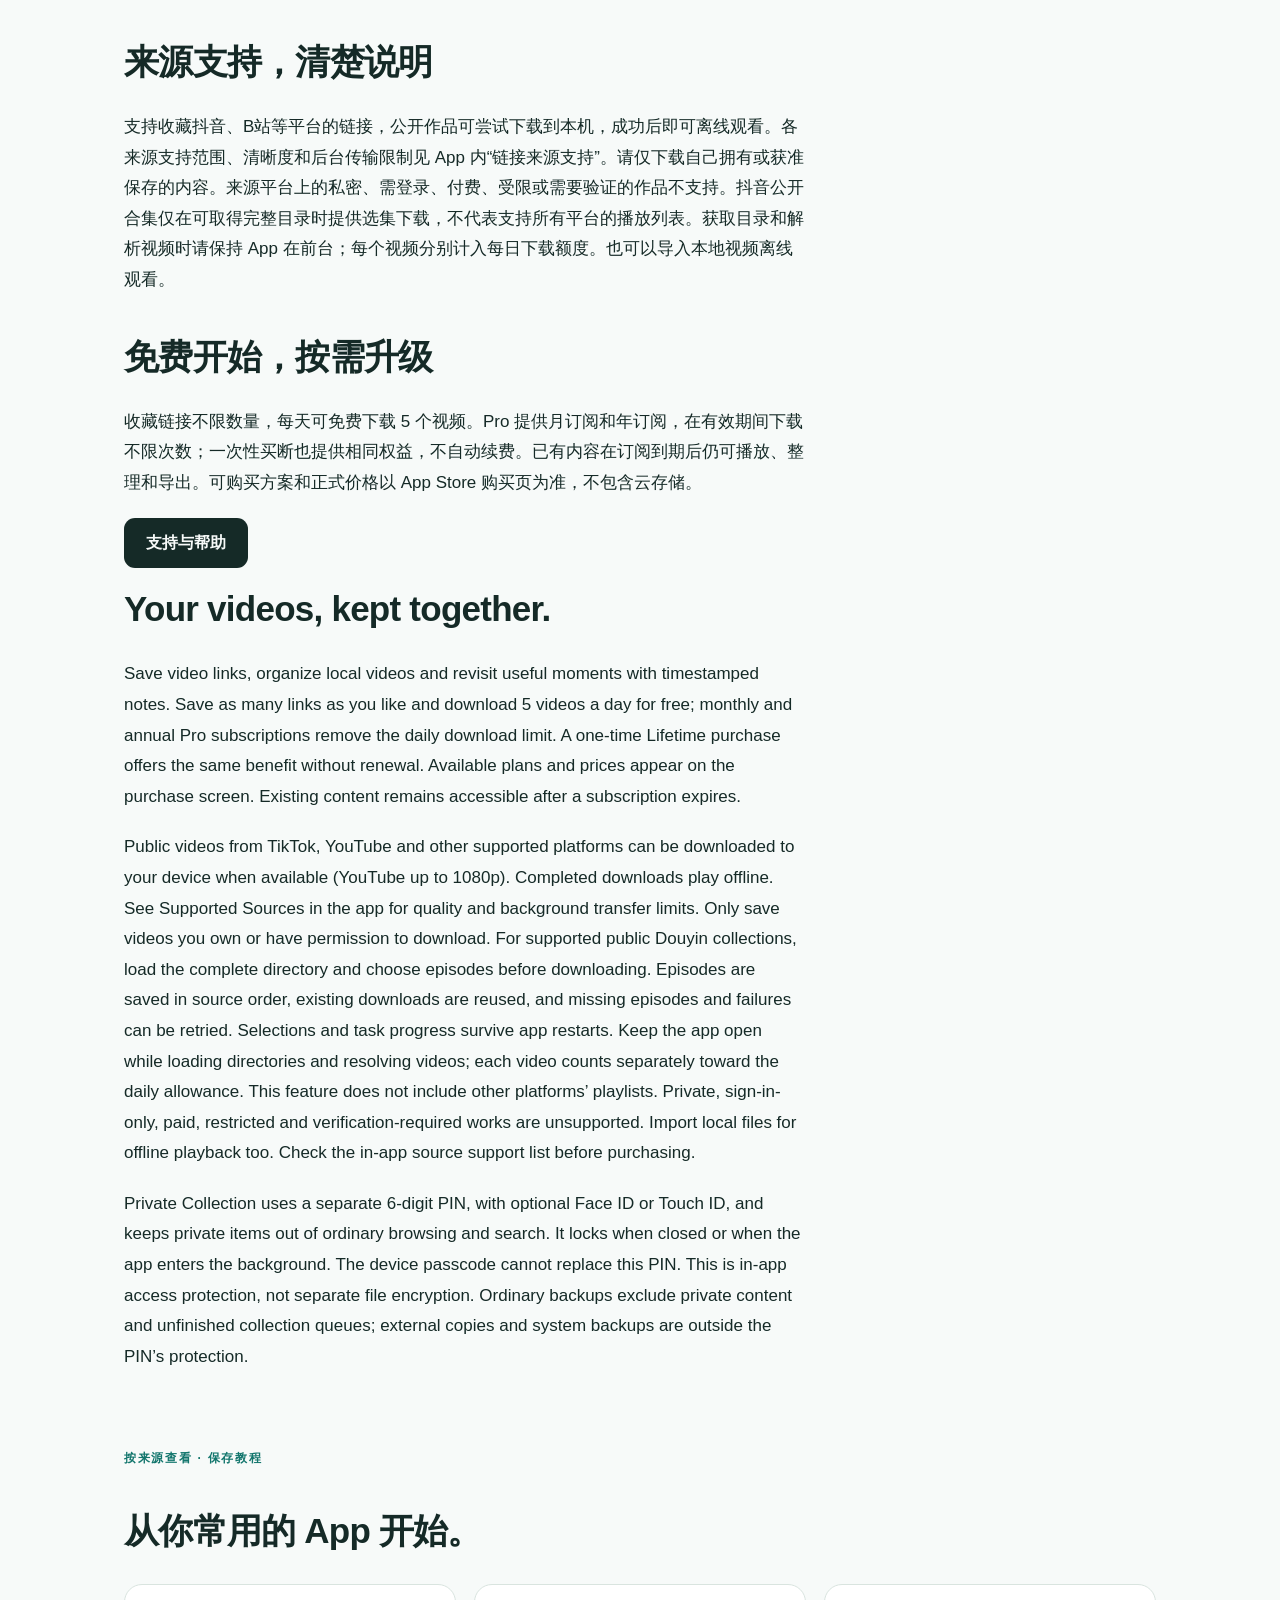
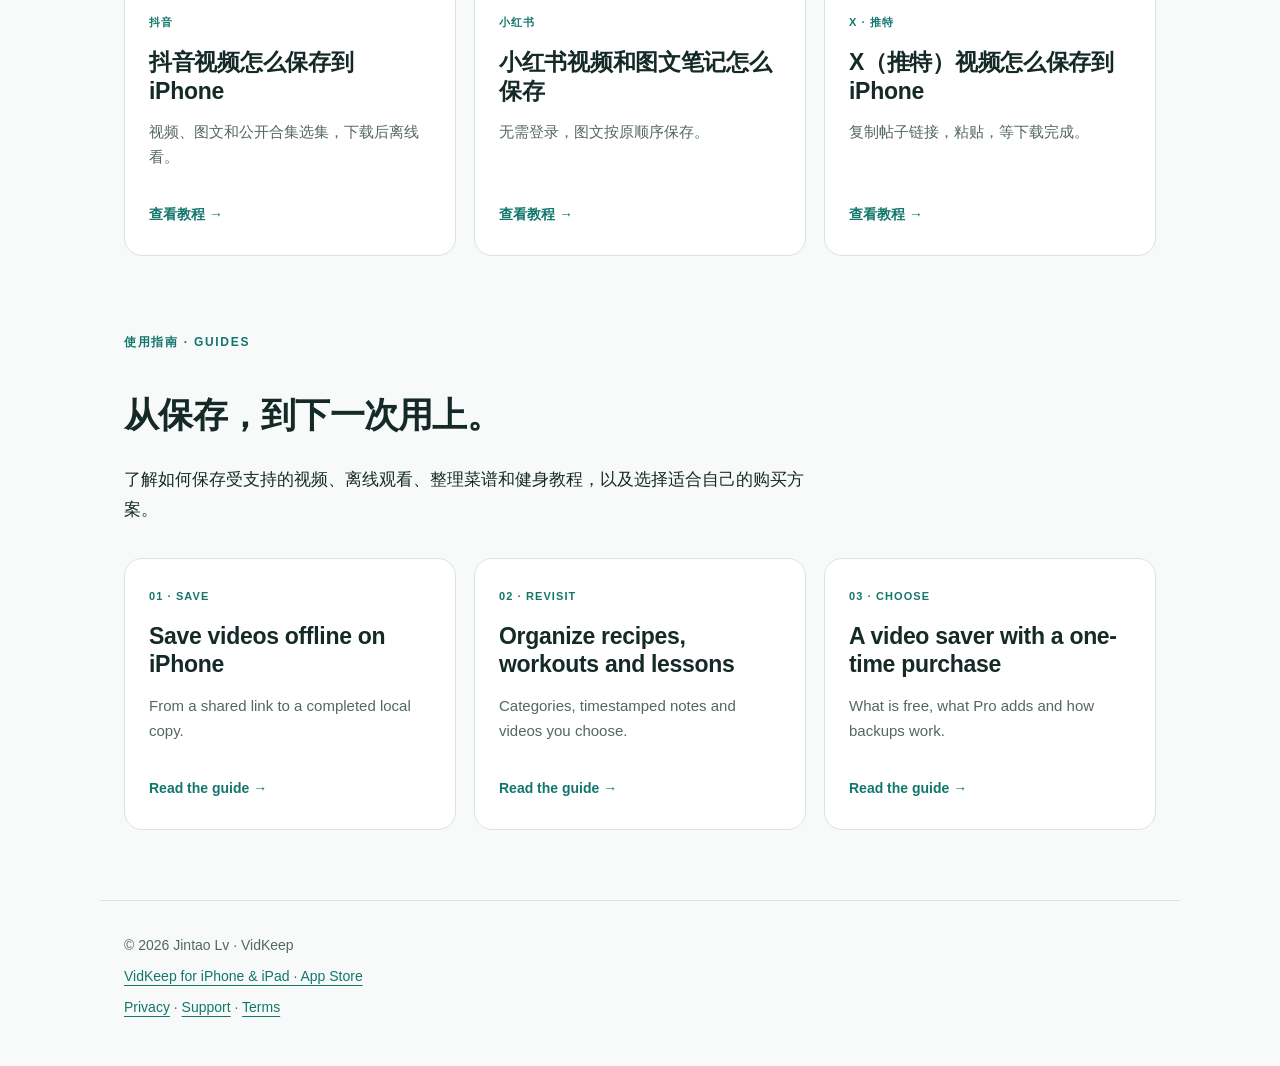
==== commit 7d644562: "feat(site): add source guides and in-browser link checker - Paste-a-link checker on the zh/en home p" ====
--- a/index.html
+++ b/index.html
@@ -1,15 +1,19 @@
 <!doctype html>
-<html lang="zh-Hans"><head><meta charset="utf-8"><meta name="viewport" content="width=device-width,initial-scale=1"><title>松果收藏夹 · VidKeep</title><meta name="description" content="松果收藏夹 VidKeep 是 Jintao Lv 开发的 iPhone 和 iPad 视频收藏工具。保存受支持的视频，下载后离线观看，整理菜谱与教程、记录时间点笔记；可选一次性买断。"><link rel="canonical" href="https://jacklv-coder.github.io/vidkeep-site/"><link rel="alternate" hreflang="zh-Hans" href="https://jacklv-coder.github.io/vidkeep-site/"><link rel="alternate" hreflang="en" href="https://jacklv-coder.github.io/vidkeep-site/en/"><link rel="alternate" hreflang="x-default" href="https://jacklv-coder.github.io/vidkeep-site/en/"><meta property="og:type" content="website"><meta property="og:title" content="松果收藏夹 · VidKeep"><meta property="og:description" content="松果收藏夹 VidKeep 是 Jintao Lv 开发的 iPhone 和 iPad 视频收藏工具。保存受支持的视频，下载后离线观看，整理菜谱与教程、记录时间点笔记；可选一次性买断。"><meta property="og:url" content="https://jacklv-coder.github.io/vidkeep-site/"><meta property="og:image" content="https://jacklv-coder.github.io/vidkeep-site/assets/icon.png"><meta property="og:site_name" content="VidKeep by Jintao Lv"><meta name="twitter:card" content="summary"><link rel="icon" href="assets/icon.png"><link rel="stylesheet" href="style.css"><script type="application/ld+json">{"@context": "https://schema.org", "@type": "SoftwareApplication", "@id": "https://jacklv-coder.github.io/vidkeep-site/#app", "name": "VidKeep: Video Saver", "alternateName": "松果收藏夹-vidkeep", "applicationCategory": "MultimediaApplication", "operatingSystem": "iOS 17.0 or later; iPadOS 17.0 or later", "author": {"@type": "Person", "name": "Jintao Lv"}, "url": "https://jacklv-coder.github.io/vidkeep-site/en/", "downloadUrl": "https://apps.apple.com/app/id6816571849", "sameAs": ["https://apps.apple.com/app/id6816571849"], "image": "https://jacklv-coder.github.io/vidkeep-site/assets/icon.png", "description": "Save eligible public videos, organize local collections and use timestamped notes on iPhone and iPad. Completed downloads play offline."}</script></head><body><a class="skip-link" href="#content">跳转到正文</a><nav aria-label="主导航"><a class="brand" href=""><img src="assets/icon.png" width="28" height="28" alt=""><strong>VidKeep</strong></a><div><a href="privacy/">隐私</a><a href="support/">支持</a><a href="terms/">条款</a><a href="en/" lang="en" hreflang="en">English</a></div></nav><main id="content">
+<html lang="zh-Hans"><head><meta charset="utf-8"><meta name="viewport" content="width=device-width,initial-scale=1"><meta name="apple-itunes-app" content="app-id=6816571849"><title>松果收藏夹 · VidKeep</title><meta name="description" content="松果收藏夹 VidKeep 是 Jintao Lv 开发的 iPhone 和 iPad 视频收藏工具。保存受支持的视频，下载后离线观看，整理菜谱与教程、记录时间点笔记；可选一次性买断。"><link rel="canonical" href="https://jacklv-coder.github.io/vidkeep-site/"><link rel="alternate" hreflang="zh-Hans" href="https://jacklv-coder.github.io/vidkeep-site/"><link rel="alternate" hreflang="en" href="https://jacklv-coder.github.io/vidkeep-site/en/"><link rel="alternate" hreflang="x-default" href="https://jacklv-coder.github.io/vidkeep-site/en/"><meta property="og:type" content="website"><meta property="og:title" content="松果收藏夹 · VidKeep"><meta property="og:description" content="松果收藏夹 VidKeep 是 Jintao Lv 开发的 iPhone 和 iPad 视频收藏工具。保存受支持的视频，下载后离线观看，整理菜谱与教程、记录时间点笔记；可选一次性买断。"><meta property="og:url" content="https://jacklv-coder.github.io/vidkeep-site/"><meta property="og:image" content="https://jacklv-coder.github.io/vidkeep-site/assets/icon.png"><meta property="og:site_name" content="VidKeep by Jintao Lv"><meta name="twitter:card" content="summary"><link rel="icon" href="assets/icon.png"><link rel="stylesheet" href="style.css"><script type="application/ld+json">{"@context": "https://schema.org", "@type": "SoftwareApplication", "@id": "https://jacklv-coder.github.io/vidkeep-site/#app", "name": "VidKeep: Video Saver", "alternateName": "松果收藏夹-vidkeep", "applicationCategory": "MultimediaApplication", "operatingSystem": "iOS 17.0 or later; iPadOS 17.0 or later", "author": {"@type": "Person", "name": "Jintao Lv"}, "url": "https://jacklv-coder.github.io/vidkeep-site/en/", "downloadUrl": "https://apps.apple.com/app/id6816571849", "sameAs": ["https://apps.apple.com/app/id6816571849"], "image": "https://jacklv-coder.github.io/vidkeep-site/assets/icon.png", "description": "Save eligible public videos, organize local collections and use timestamped notes on iPhone and iPad. Completed downloads play offline."}</script><script defer src="assets/analytics.js?v=e90eccaea0b7"></script><script defer src="assets/link-check.js?v=b03bb503e1be"></script></head><body><a class="skip-link" href="#content">跳转到正文</a><nav aria-label="主导航"><a class="brand" href=""><img src="assets/icon.png" width="28" height="28" alt=""><strong>VidKeep</strong></a><div><a href="#guides">教程</a><a href="privacy/">隐私</a><a href="support/">支持</a><a href="terms/">条款</a><a href="en/" lang="en" hreflang="en">English</a></div></nav><main id="content">
 <p class="language-note" lang="en">Looking for VidKeep for iPhone or iPad? <a href="en/" hreflang="en">Visit the English website →</a></p>
 
 <img class="icon" src="assets/icon.png" alt="VidKeep"><div class="badge">SAVE, ORGANIZE &amp; LEARN</div>
 <h1>好视频，<br>留着再看。</h1><p>松果收藏夹 - VidKeep，把分享链接、本地视频和你的学习笔记整理在一起。</p>
 <p><a class="button" href="https://apps.apple.com/app/id6816571849">在 App Store 查看</a></p>
+<section id="check-link" class="link-check" data-link-check data-store-url="https://apps.apple.com/app/id6816571849"><div class="badge">粘贴链接 · 先看能不能保存</div><h2>这个链接，能保存吗？</h2><p class="muted">粘贴抖音、小红书、X 等分享链接或整段分享文字。识别只在你的浏览器里进行：不上传链接，也不在网页上下载。</p><ul class="platform-list" aria-label="支持的来源"><li>抖音</li><li>小红书</li><li>X（推特）</li><li>TikTok</li><li>哔哩哔哩</li><li>快手</li><li>YouTube</li><li>Facebook</li></ul><form class="check-form"><label class="visually-hidden" for="link-input">分享链接</label><textarea id="link-input" rows="3" placeholder="例如：https://v.douyin.com/…" autocomplete="off" autocapitalize="off" spellcheck="false"></textarea><div class="check-actions"><button type="submit" class="button">检查链接</button><button type="button" class="button secondary" data-paste hidden>从剪贴板粘贴</button></div></form><div class="check-result" role="status" aria-live="polite" hidden></div><noscript><p class="small muted">需要开启 JavaScript 才能检查链接。</p></noscript></section>
+
 <h2>收藏，然后真正用起来</h2><ul><li>主动粘贴或系统分享导入链接，默认未分类。</li><li>按自己的分类整理，用标题、作者和笔记找回内容。</li><li>本地视频离线播放，保存观看进度和时间点笔记。</li><li>支持的抖音公开合集先选集，再按原集号保存，复用已有下载、补齐缺集。</li><li>私密收藏使用独立的 6 位数字密码，可选 Face ID / Touch ID 快捷解锁。</li><li>导出普通收藏备份，包含普通视频、分类和笔记，不包含私密内容和未完成的合集下载队列。</li></ul>
 <h2>来源支持，清楚说明</h2><p>支持收藏抖音、B站等平台的链接，公开作品可尝试下载到本机，成功后即可离线观看。各来源支持范围、清晰度和后台传输限制见 App 内“链接来源支持”。请仅下载自己拥有或获准保存的内容。来源平台上的私密、需登录、付费、受限或需要验证的作品不支持。抖音公开合集仅在可取得完整目录时提供选集下载，不代表支持所有平台的播放列表。获取目录和解析视频时请保持 App 在前台；每个视频分别计入每日下载额度。也可以导入本地视频离线观看。</p>
 <h2>免费开始，按需升级</h2><p>收藏链接不限数量，每天可免费下载 5 个视频。Pro 提供月订阅和年订阅，在有效期间下载不限次数；一次性买断也提供相同权益，不自动续费。已有内容在订阅到期后仍可播放、整理和导出。可购买方案和正式价格以 App Store 购买页为准，不包含云存储。</p>
 <p><a class="button" href="support/">支持与帮助</a></p>
 <section lang="en"><h2>Your videos, kept together.</h2><p>Save video links, organize local videos and revisit useful moments with timestamped notes. Save as many links as you like and download 5 videos a day for free; monthly and annual Pro subscriptions remove the daily download limit. A one-time Lifetime purchase offers the same benefit without renewal. Available plans and prices appear on the purchase screen. Existing content remains accessible after a subscription expires.</p><p>Public videos from TikTok, YouTube and other supported platforms can be downloaded to your device when available (YouTube up to 1080p). Completed downloads play offline. See Supported Sources in the app for quality and background transfer limits. Only save videos you own or have permission to download. For supported public Douyin collections, load the complete directory and choose episodes before downloading. Episodes are saved in source order, existing downloads are reused, and missing episodes and failures can be retried. Selections and task progress survive app restarts. Keep the app open while loading directories and resolving videos; each video counts separately toward the daily allowance. This feature does not include other platforms’ playlists. Private, sign-in-only, paid, restricted and verification-required works are unsupported. Import local files for offline playback too. Check the in-app source support list before purchasing.</p><p>Private Collection uses a separate 6-digit PIN, with optional Face ID or Touch ID, and keeps private items out of ordinary browsing and search. It locks when closed or when the app enters the background. The device passcode cannot replace this PIN. This is in-app access protection, not separate file encryption. Ordinary backups exclude private content and unfinished collection queues; external copies and system backups are outside the PIN’s protection.</p></section>
 
+
+<section id="guides" class="guide-section"><div class="badge">按来源查看 · 保存教程</div><h2>从你常用的 App 开始。</h2><div class="guide-grid"><a class="guide-card" href="guides/save-douyin-video/"><span class="card-kicker">抖音</span><h3>抖音视频怎么保存到 iPhone</h3><p>视频、图文和公开合集选集，下载后离线看。</p><span class="card-link">查看教程 →</span></a><a class="guide-card" href="guides/save-xiaohongshu/"><span class="card-kicker">小红书</span><h3>小红书视频和图文笔记怎么保存</h3><p>无需登录，图文按原顺序保存。</p><span class="card-link">查看教程 →</span></a><a class="guide-card" href="guides/save-x-twitter-video/"><span class="card-kicker">X · 推特</span><h3>X（推特）视频怎么保存到 iPhone</h3><p>复制帖子链接，粘贴，等下载完成。</p><span class="card-link">查看教程 →</span></a></div></section>
 <section class="guide-section"><div class="badge">使用指南 · GUIDES</div><h2>从保存，到下一次用上。</h2><p>了解如何保存受支持的视频、离线观看、整理菜谱和健身教程，以及选择适合自己的购买方案。</p><div class="guide-grid" lang="en"><a class="guide-card" href="en/guides/save-videos-offline/"><span class="card-kicker">01 · SAVE</span><h3>Save videos offline on iPhone</h3><p>From a shared link to a completed local copy.</p><span class="card-link">Read the guide →</span></a><a class="guide-card" href="en/guides/organize-video-library/"><span class="card-kicker">02 · REVISIT</span><h3>Organize recipes, workouts and lessons</h3><p>Categories, timestamped notes and videos you choose.</p><span class="card-link">Read the guide →</span></a><a class="guide-card" href="en/guides/lifetime-video-saver/"><span class="card-kicker">03 · CHOOSE</span><h3>A video saver with a one-time purchase</h3><p>What is free, what Pro adds and how backups work.</p><span class="card-link">Read the guide →</span></a></div></section>
 </main><footer><p>© 2026 Jintao Lv · VidKeep</p><p><a href="https://apps.apple.com/app/id6816571849">VidKeep for iPhone &amp; iPad · App Store</a></p><p><a href="privacy/#english">Privacy</a> · <a href="support/#english">Support</a> · <a href="terms/">Terms</a></p></footer></body></html>
--- a/style.css
+++ b/style.css
@@ -77,3 +77,23 @@
 @media(max-width:800px){.hero{grid-template-columns:minmax(0,1fr) 225px;gap:32px}.hero-aside{padding:28px 22px}.feature-grid,.guide-grid{gap:20px}.guide-card{padding:23px 19px}.guide-card h3{font-size:21px}}
 @media(max-width:640px){nav,main,footer{padding-left:22px;padding-right:22px}nav{align-items:flex-start;gap:16px;flex-wrap:wrap}nav div{gap:16px;font-size:14px}main{padding-top:36px}.hero{grid-template-columns:1fr;gap:28px;padding-top:4px}.hero-aside{display:grid;grid-template-columns:70px 1fr;gap:0 20px;padding:24px}.hero-aside .icon{width:70px;height:70px;border-radius:17px;grid-row:1/3;margin:0}.hero-aside .product-name{align-self:end}.hero-aside p{margin-bottom:4px}.product-facts{grid-column:1/-1;margin-top:20px;padding-top:18px;gap:7px}.hero-aside .muted br{display:none}.lead{font-size:19px}h1{letter-spacing:-1.3px}section+section{margin-top:52px}.feature-grid,.guide-grid,.two-columns{grid-template-columns:1fr;gap:20px}.feature-grid article{padding-bottom:16px;border-bottom:1px solid var(--line)}.feature-grid article:last-child{border:0}.feature-grid article p{margin-bottom:0}.guide-card{padding:25px}.guide-card h3{font-size:24px}.callout{padding:28px 25px}.actions{gap:18px}.steps{padding-left:20px}.steps li{padding-left:6px}th,td{padding:13px 12px}}
 @media(prefers-reduced-motion:reduce){html{scroll-behavior:auto}}
+.link-check{margin-top:56px;background:var(--surface);border:1px solid var(--line);border-radius:22px;padding:36px 40px;box-shadow:0 16px 36px #152a2706}
+.link-check h2{margin-top:0}
+.check-form textarea{display:block;width:100%;min-height:92px;resize:vertical;font:inherit;font-size:16px;line-height:1.6;color:var(--ink);background:var(--bg);border:1px solid var(--line);border-radius:14px;padding:14px 16px}
+.check-form textarea:focus-visible{outline:3px solid var(--accent);outline-offset:2px;border-color:var(--accent)}
+.check-actions{display:flex;gap:12px;flex-wrap:wrap;margin:16px 0 0}
+button.button{border:0;cursor:pointer;font-family:inherit}
+.button.secondary{background:var(--soft);color:var(--ink);border:1px solid var(--line)}
+.button.secondary:hover{background:var(--line);color:var(--ink)}
+button:focus-visible{outline:3px solid var(--accent);outline-offset:4px}
+.check-result{margin-top:26px;padding-top:24px;border-top:1px solid var(--line)}
+.check-result .check-title{font-size:19px;font-weight:700;margin-bottom:8px}
+.check-result[data-state=supported] .check-title{color:var(--accent)}
+.check-result .check-actions{margin:4px 0 18px}
+.check-steps{padding-left:24px;margin:0 0 18px}
+.check-steps li{margin-bottom:4px}
+.platform-list{display:flex;flex-wrap:wrap;gap:8px;margin:0 0 22px;padding:0;list-style:none}
+.platform-list li{margin:0;font-size:13px;font-weight:600;padding:4px 12px;border-radius:999px;background:var(--soft);color:var(--muted)}
+[hidden]{display:none!important}
+.visually-hidden{position:absolute;width:1px;height:1px;overflow:hidden;clip:rect(0 0 0 0);white-space:nowrap}
+@media(max-width:640px){.link-check{padding:26px 20px}.check-actions .button{flex:1 1 auto}}
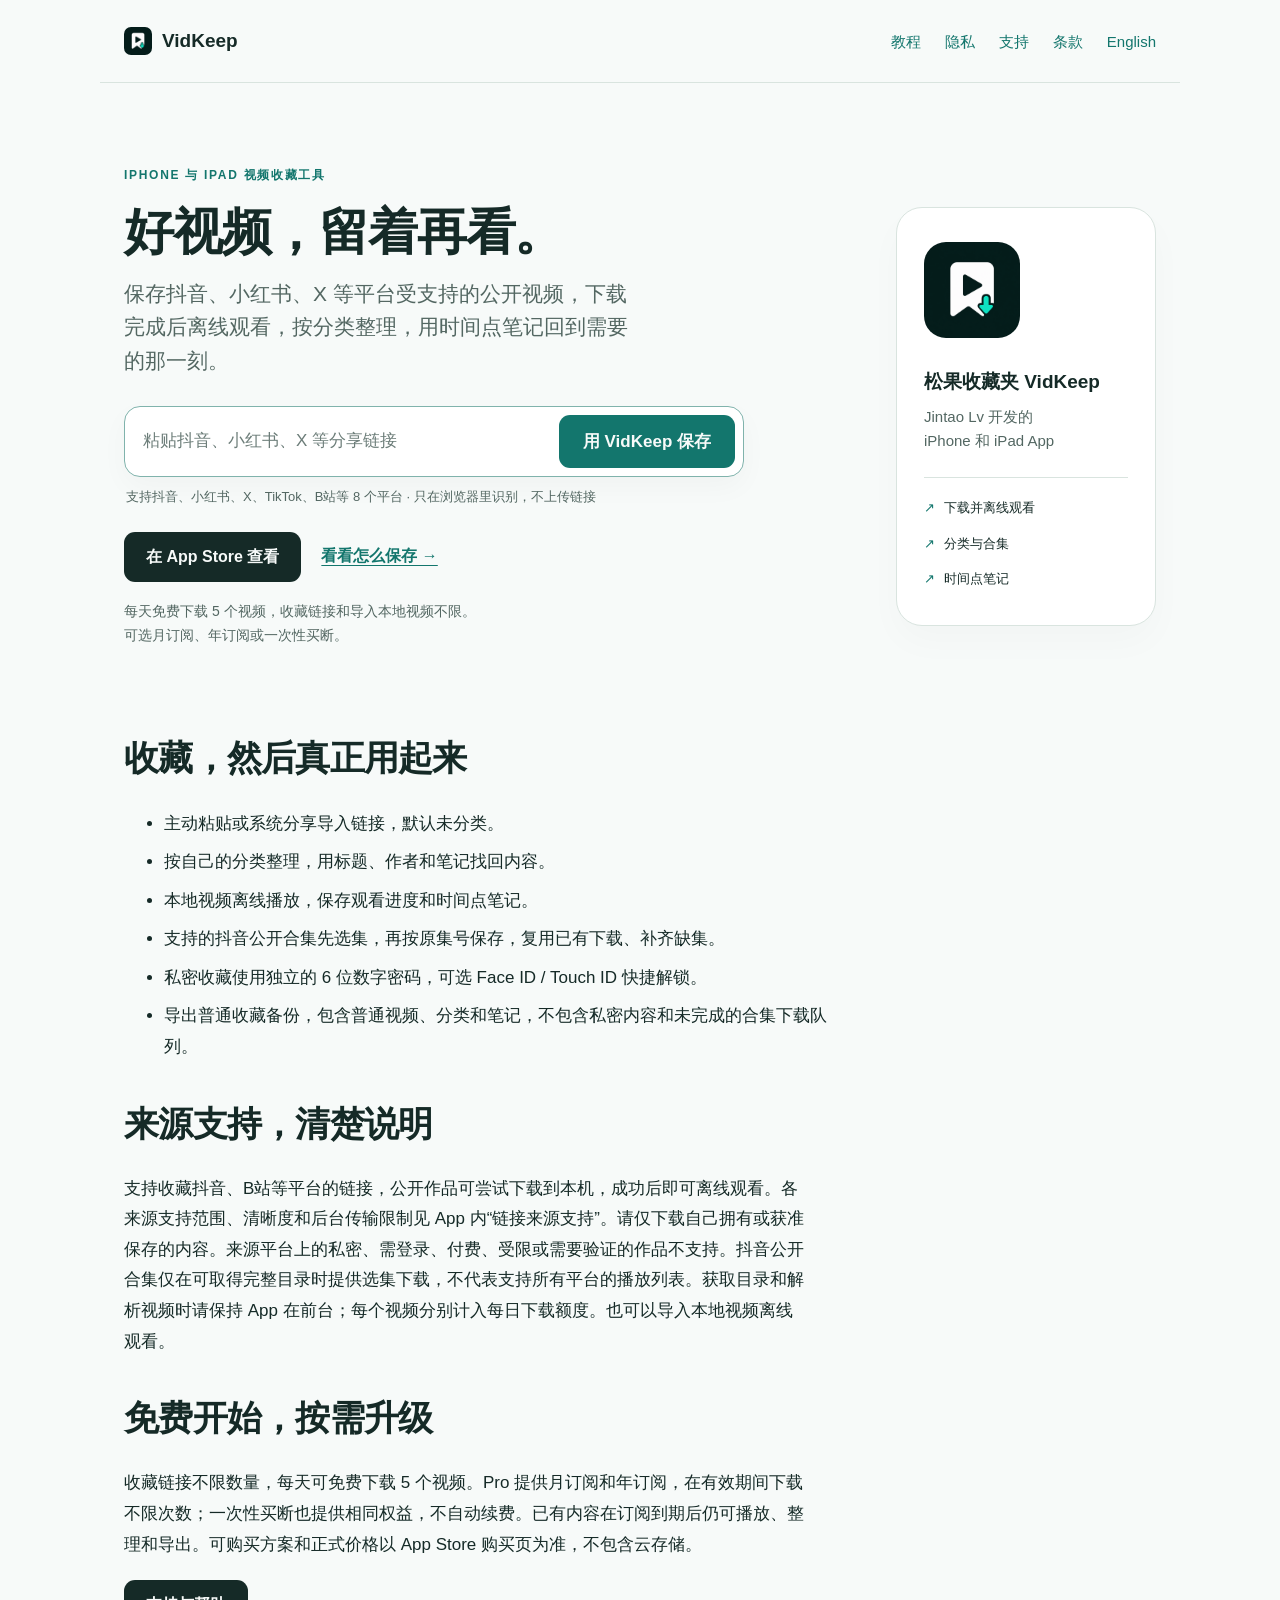
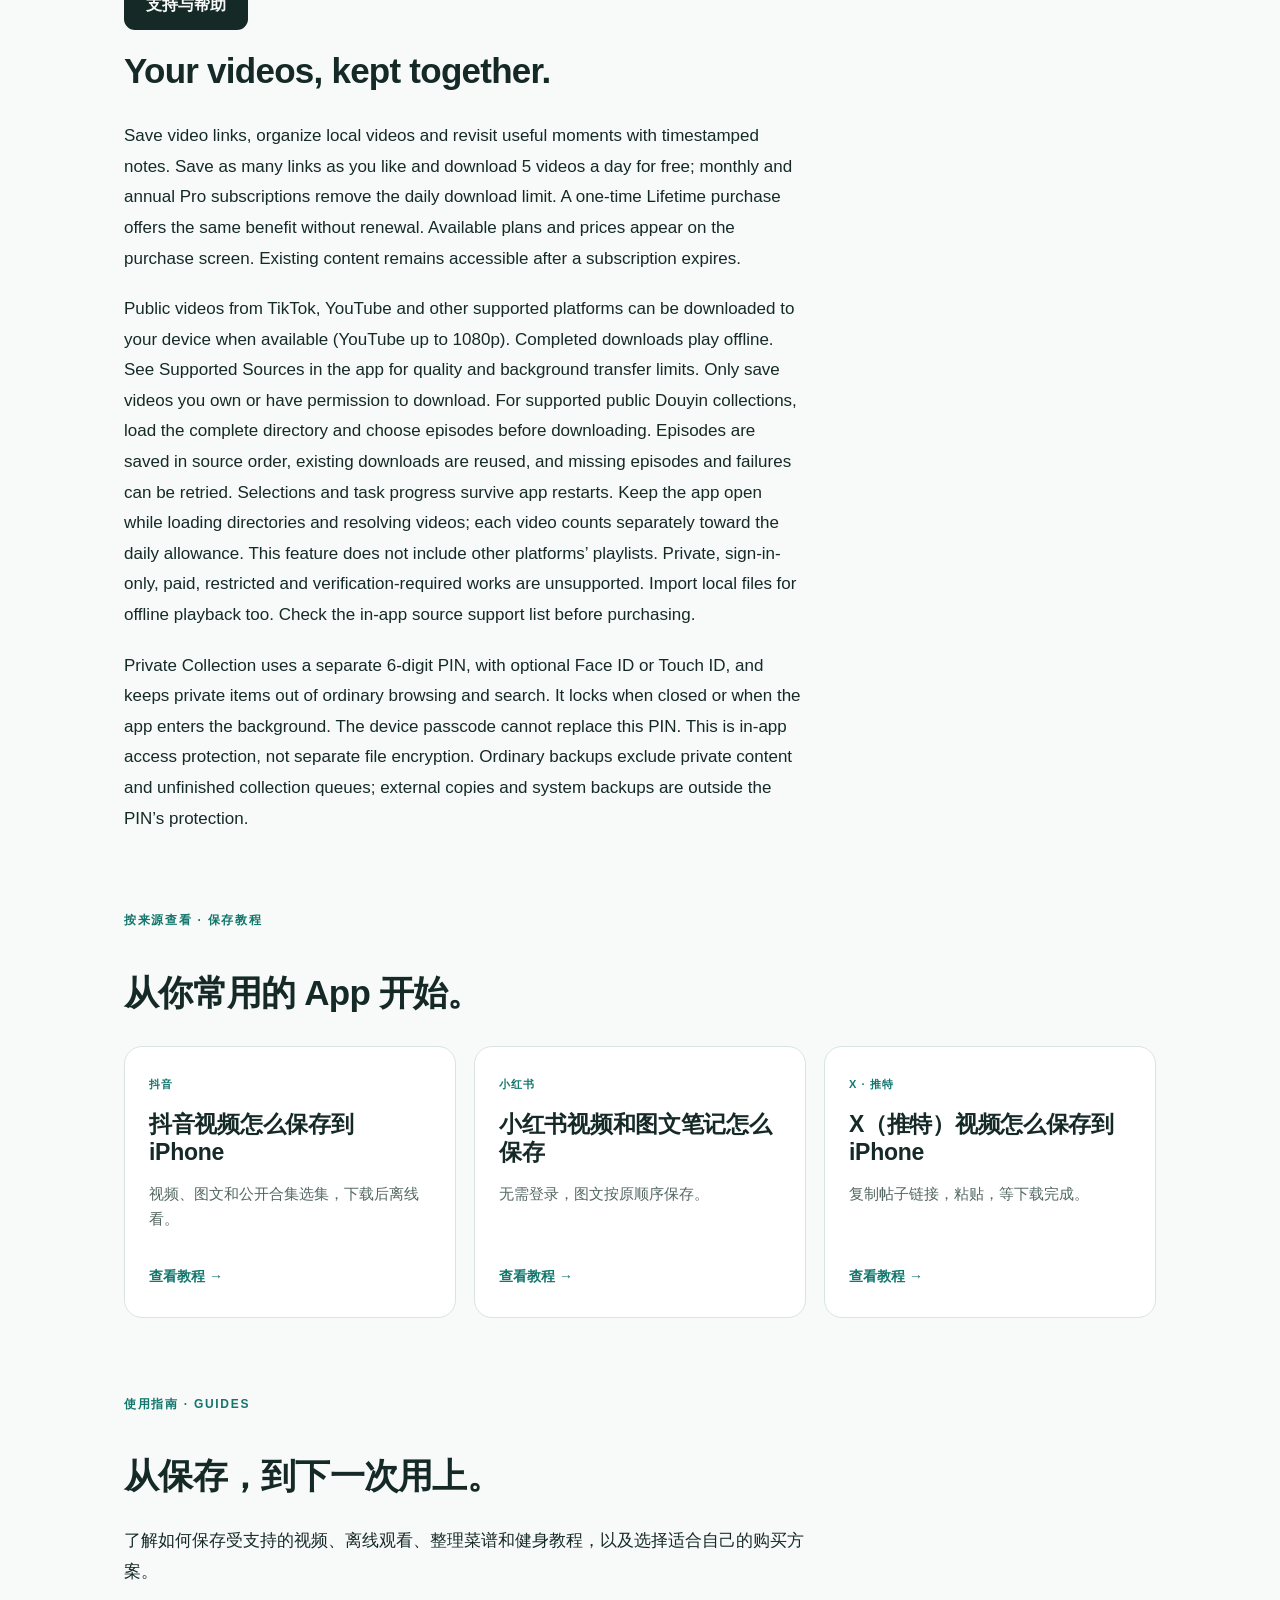
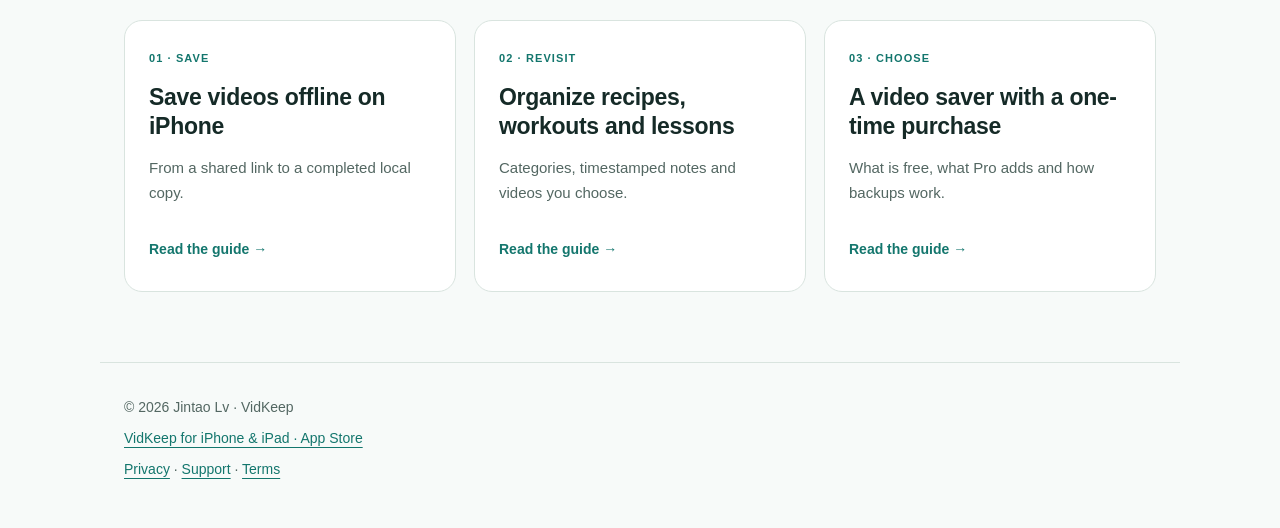
==== commit b261a57b: "feat(site): put the link checker in the home page first screen - Paste-a-link input with a prominent" ====
--- a/index.html
+++ b/index.html
@@ -1,12 +1,7 @@
 <!doctype html>
-<html lang="zh-Hans"><head><meta charset="utf-8"><meta name="viewport" content="width=device-width,initial-scale=1"><meta name="apple-itunes-app" content="app-id=6816571849"><title>松果收藏夹 · VidKeep</title><meta name="description" content="松果收藏夹 VidKeep 是 Jintao Lv 开发的 iPhone 和 iPad 视频收藏工具。保存受支持的视频，下载后离线观看，整理菜谱与教程、记录时间点笔记；可选一次性买断。"><link rel="canonical" href="https://jacklv-coder.github.io/vidkeep-site/"><link rel="alternate" hreflang="zh-Hans" href="https://jacklv-coder.github.io/vidkeep-site/"><link rel="alternate" hreflang="en" href="https://jacklv-coder.github.io/vidkeep-site/en/"><link rel="alternate" hreflang="x-default" href="https://jacklv-coder.github.io/vidkeep-site/en/"><meta property="og:type" content="website"><meta property="og:title" content="松果收藏夹 · VidKeep"><meta property="og:description" content="松果收藏夹 VidKeep 是 Jintao Lv 开发的 iPhone 和 iPad 视频收藏工具。保存受支持的视频，下载后离线观看，整理菜谱与教程、记录时间点笔记；可选一次性买断。"><meta property="og:url" content="https://jacklv-coder.github.io/vidkeep-site/"><meta property="og:image" content="https://jacklv-coder.github.io/vidkeep-site/assets/icon.png"><meta property="og:site_name" content="VidKeep by Jintao Lv"><meta name="twitter:card" content="summary"><link rel="icon" href="assets/icon.png"><link rel="stylesheet" href="style.css"><script type="application/ld+json">{"@context": "https://schema.org", "@type": "SoftwareApplication", "@id": "https://jacklv-coder.github.io/vidkeep-site/#app", "name": "VidKeep: Video Saver", "alternateName": "松果收藏夹-vidkeep", "applicationCategory": "MultimediaApplication", "operatingSystem": "iOS 17.0 or later; iPadOS 17.0 or later", "author": {"@type": "Person", "name": "Jintao Lv"}, "url": "https://jacklv-coder.github.io/vidkeep-site/en/", "downloadUrl": "https://apps.apple.com/app/id6816571849", "sameAs": ["https://apps.apple.com/app/id6816571849"], "image": "https://jacklv-coder.github.io/vidkeep-site/assets/icon.png", "description": "Save eligible public videos, organize local collections and use timestamped notes on iPhone and iPad. Completed downloads play offline."}</script><script defer src="assets/analytics.js?v=e90eccaea0b7"></script><script defer src="assets/link-check.js?v=b03bb503e1be"></script></head><body><a class="skip-link" href="#content">跳转到正文</a><nav aria-label="主导航"><a class="brand" href=""><img src="assets/icon.png" width="28" height="28" alt=""><strong>VidKeep</strong></a><div><a href="#guides">教程</a><a href="privacy/">隐私</a><a href="support/">支持</a><a href="terms/">条款</a><a href="en/" lang="en" hreflang="en">English</a></div></nav><main id="content">
-<p class="language-note" lang="en">Looking for VidKeep for iPhone or iPad? <a href="en/" hreflang="en">Visit the English website →</a></p>
+<html lang="zh-Hans"><head><meta charset="utf-8"><meta name="viewport" content="width=device-width,initial-scale=1"><meta name="apple-itunes-app" content="app-id=6816571849"><title>松果收藏夹 · VidKeep</title><meta name="description" content="松果收藏夹 VidKeep 是 Jintao Lv 开发的 iPhone 和 iPad 视频收藏工具。保存受支持的视频，下载后离线观看，整理菜谱与教程、记录时间点笔记；可选一次性买断。"><link rel="canonical" href="https://jacklv-coder.github.io/vidkeep-site/"><link rel="alternate" hreflang="zh-Hans" href="https://jacklv-coder.github.io/vidkeep-site/"><link rel="alternate" hreflang="en" href="https://jacklv-coder.github.io/vidkeep-site/en/"><link rel="alternate" hreflang="x-default" href="https://jacklv-coder.github.io/vidkeep-site/en/"><meta property="og:type" content="website"><meta property="og:title" content="松果收藏夹 · VidKeep"><meta property="og:description" content="松果收藏夹 VidKeep 是 Jintao Lv 开发的 iPhone 和 iPad 视频收藏工具。保存受支持的视频，下载后离线观看，整理菜谱与教程、记录时间点笔记；可选一次性买断。"><meta property="og:url" content="https://jacklv-coder.github.io/vidkeep-site/"><meta property="og:image" content="https://jacklv-coder.github.io/vidkeep-site/assets/icon.png"><meta property="og:site_name" content="VidKeep by Jintao Lv"><meta name="twitter:card" content="summary"><link rel="icon" href="assets/icon.png"><link rel="stylesheet" href="style.css"><script type="application/ld+json">{"@context": "https://schema.org", "@type": "SoftwareApplication", "@id": "https://jacklv-coder.github.io/vidkeep-site/#app", "name": "VidKeep: Video Saver", "alternateName": "松果收藏夹-vidkeep", "applicationCategory": "MultimediaApplication", "operatingSystem": "iOS 17.0 or later; iPadOS 17.0 or later", "author": {"@type": "Person", "name": "Jintao Lv"}, "url": "https://jacklv-coder.github.io/vidkeep-site/en/", "downloadUrl": "https://apps.apple.com/app/id6816571849", "sameAs": ["https://apps.apple.com/app/id6816571849"], "image": "https://jacklv-coder.github.io/vidkeep-site/assets/icon.png", "description": "Save eligible public videos, organize local collections and use timestamped notes on iPhone and iPad. Completed downloads play offline."}</script><script defer src="assets/analytics.js?v=6c5130812b55"></script><script defer src="assets/link-check.js?v=b03bb503e1be"></script></head><body><a class="skip-link" href="#content">跳转到正文</a><nav aria-label="主导航"><a class="brand" href=""><img src="assets/icon.png" width="28" height="28" alt=""><strong>VidKeep</strong></a><div><a href="#guides">教程</a><a href="privacy/">隐私</a><a href="support/">支持</a><a href="terms/">条款</a><a href="en/" lang="en" hreflang="en">English</a></div></nav><main id="content">
 
-<img class="icon" src="assets/icon.png" alt="VidKeep"><div class="badge">SAVE, ORGANIZE &amp; LEARN</div>
-<h1>好视频，<br>留着再看。</h1><p>松果收藏夹 - VidKeep，把分享链接、本地视频和你的学习笔记整理在一起。</p>
-<p><a class="button" href="https://apps.apple.com/app/id6816571849">在 App Store 查看</a></p>
-<section id="check-link" class="link-check" data-link-check data-store-url="https://apps.apple.com/app/id6816571849"><div class="badge">粘贴链接 · 先看能不能保存</div><h2>这个链接，能保存吗？</h2><p class="muted">粘贴抖音、小红书、X 等分享链接或整段分享文字。识别只在你的浏览器里进行：不上传链接，也不在网页上下载。</p><ul class="platform-list" aria-label="支持的来源"><li>抖音</li><li>小红书</li><li>X（推特）</li><li>TikTok</li><li>哔哩哔哩</li><li>快手</li><li>YouTube</li><li>Facebook</li></ul><form class="check-form"><label class="visually-hidden" for="link-input">分享链接</label><textarea id="link-input" rows="3" placeholder="例如：https://v.douyin.com/…" autocomplete="off" autocapitalize="off" spellcheck="false"></textarea><div class="check-actions"><button type="submit" class="button">检查链接</button><button type="button" class="button secondary" data-paste hidden>从剪贴板粘贴</button></div></form><div class="check-result" role="status" aria-live="polite" hidden></div><noscript><p class="small muted">需要开启 JavaScript 才能检查链接。</p></noscript></section>
-
+<section class="hero"><div class="hero-copy"><div class="badge">IPHONE 与 IPAD 视频收藏工具</div><h1 class="hero-title">好视频，留着再看。</h1><p class="lead">保存抖音、小红书、X 等平台受支持的公开视频，下载完成后离线观看，按分类整理，用时间点笔记回到需要的那一刻。</p><div id="check-link" class="hero-check" data-link-check data-store-url="https://apps.apple.com/app/id6816571849"><form class="check-form"><label class="visually-hidden" for="link-input">粘贴分享链接，检查能否保存</label><div class="check-row"><textarea id="link-input" rows="1" placeholder="粘贴抖音、小红书、X 等分享链接" autocomplete="off" autocapitalize="off" spellcheck="false"></textarea><button type="submit" class="button">用 VidKeep 保存</button></div><button type="button" class="paste-link" data-paste hidden>从剪贴板粘贴</button></form><p class="check-hint">支持抖音、小红书、X、TikTok、B站等 8 个平台 · 只在浏览器里识别，不上传链接</p><div class="check-result" role="status" aria-live="polite" hidden></div><noscript><p class="small muted">需要开启 JavaScript 才能检查链接。</p></noscript></div><div class="actions"><a class="button" href="https://apps.apple.com/app/id6816571849">在 App Store 查看</a><a class="text-link" href="guides/save-douyin-video/">看看怎么保存 →</a></div><p class="small muted">每天免费下载 5 个视频，收藏链接和导入本地视频不限。<br>可选月订阅、年订阅或一次性买断。</p></div><aside class="hero-aside" aria-label="关于松果收藏夹"><img class="icon" src="assets/icon.png" width="112" height="112" alt="松果收藏夹 VidKeep 图标"><p class="product-name">松果收藏夹 VidKeep</p><p class="muted">Jintao Lv 开发的<br>iPhone 和 iPad App</p><div class="product-facts"><span>下载并离线观看</span><span>分类与合集</span><span>时间点笔记</span></div></aside></section>
 <h2>收藏，然后真正用起来</h2><ul><li>主动粘贴或系统分享导入链接，默认未分类。</li><li>按自己的分类整理，用标题、作者和笔记找回内容。</li><li>本地视频离线播放，保存观看进度和时间点笔记。</li><li>支持的抖音公开合集先选集，再按原集号保存，复用已有下载、补齐缺集。</li><li>私密收藏使用独立的 6 位数字密码，可选 Face ID / Touch ID 快捷解锁。</li><li>导出普通收藏备份，包含普通视频、分类和笔记，不包含私密内容和未完成的合集下载队列。</li></ul>
 <h2>来源支持，清楚说明</h2><p>支持收藏抖音、B站等平台的链接，公开作品可尝试下载到本机，成功后即可离线观看。各来源支持范围、清晰度和后台传输限制见 App 内“链接来源支持”。请仅下载自己拥有或获准保存的内容。来源平台上的私密、需登录、付费、受限或需要验证的作品不支持。抖音公开合集仅在可取得完整目录时提供选集下载，不代表支持所有平台的播放列表。获取目录和解析视频时请保持 App 在前台；每个视频分别计入每日下载额度。也可以导入本地视频离线观看。</p>
 <h2>免费开始，按需升级</h2><p>收藏链接不限数量，每天可免费下载 5 个视频。Pro 提供月订阅和年订阅，在有效期间下载不限次数；一次性买断也提供相同权益，不自动续费。已有内容在订阅到期后仍可播放、整理和导出。可购买方案和正式价格以 App Store 购买页为准，不包含云存储。</p>
--- a/style.css
+++ b/style.css
@@ -77,23 +77,31 @@
 @media(max-width:800px){.hero{grid-template-columns:minmax(0,1fr) 225px;gap:32px}.hero-aside{padding:28px 22px}.feature-grid,.guide-grid{gap:20px}.guide-card{padding:23px 19px}.guide-card h3{font-size:21px}}
 @media(max-width:640px){nav,main,footer{padding-left:22px;padding-right:22px}nav{align-items:flex-start;gap:16px;flex-wrap:wrap}nav div{gap:16px;font-size:14px}main{padding-top:36px}.hero{grid-template-columns:1fr;gap:28px;padding-top:4px}.hero-aside{display:grid;grid-template-columns:70px 1fr;gap:0 20px;padding:24px}.hero-aside .icon{width:70px;height:70px;border-radius:17px;grid-row:1/3;margin:0}.hero-aside .product-name{align-self:end}.hero-aside p{margin-bottom:4px}.product-facts{grid-column:1/-1;margin-top:20px;padding-top:18px;gap:7px}.hero-aside .muted br{display:none}.lead{font-size:19px}h1{letter-spacing:-1.3px}section+section{margin-top:52px}.feature-grid,.guide-grid,.two-columns{grid-template-columns:1fr;gap:20px}.feature-grid article{padding-bottom:16px;border-bottom:1px solid var(--line)}.feature-grid article:last-child{border:0}.feature-grid article p{margin-bottom:0}.guide-card{padding:25px}.guide-card h3{font-size:24px}.callout{padding:28px 25px}.actions{gap:18px}.steps{padding-left:20px}.steps li{padding-left:6px}th,td{padding:13px 12px}}
 @media(prefers-reduced-motion:reduce){html{scroll-behavior:auto}}
-.link-check{margin-top:56px;background:var(--surface);border:1px solid var(--line);border-radius:22px;padding:36px 40px;box-shadow:0 16px 36px #152a2706}
-.link-check h2{margin-top:0}
-.check-form textarea{display:block;width:100%;min-height:92px;resize:vertical;font:inherit;font-size:16px;line-height:1.6;color:var(--ink);background:var(--bg);border:1px solid var(--line);border-radius:14px;padding:14px 16px}
-.check-form textarea:focus-visible{outline:3px solid var(--accent);outline-offset:2px;border-color:var(--accent)}
 .check-actions{display:flex;gap:12px;flex-wrap:wrap;margin:16px 0 0}
 button.button{border:0;cursor:pointer;font-family:inherit}
 .button.secondary{background:var(--soft);color:var(--ink);border:1px solid var(--line)}
 .button.secondary:hover{background:var(--line);color:var(--ink)}
 button:focus-visible{outline:3px solid var(--accent);outline-offset:4px}
-.check-result{margin-top:26px;padding-top:24px;border-top:1px solid var(--line)}
 .check-result .check-title{font-size:19px;font-weight:700;margin-bottom:8px}
 .check-result[data-state=supported] .check-title{color:var(--accent)}
 .check-result .check-actions{margin:4px 0 18px}
 .check-steps{padding-left:24px;margin:0 0 18px}
 .check-steps li{margin-bottom:4px}
-.platform-list{display:flex;flex-wrap:wrap;gap:8px;margin:0 0 22px;padding:0;list-style:none}
-.platform-list li{margin:0;font-size:13px;font-weight:600;padding:4px 12px;border-radius:999px;background:var(--soft);color:var(--muted)}
 [hidden]{display:none!important}
 .visually-hidden{position:absolute;width:1px;height:1px;overflow:hidden;clip:rect(0 0 0 0);white-space:nowrap}
-@media(max-width:640px){.link-check{padding:26px 20px}.check-actions .button{flex:1 1 auto}}
+.hero-title{font-size:clamp(30px,4.2vw,50px);letter-spacing:-1.2px;margin-bottom:18px}
+.hero-check{margin:28px 0 4px;max-width:620px}
+.check-row{display:flex;gap:8px;align-items:center;background:var(--surface);border:1.5px solid color-mix(in srgb,var(--accent) 45%,var(--line));border-radius:16px;padding:8px 8px 8px 6px;box-shadow:0 10px 28px #152a2708}
+.check-row:focus-within{border-color:var(--accent);box-shadow:0 0 0 3px color-mix(in srgb,var(--accent) 25%,transparent)}
+.check-row textarea{flex:1;min-width:0;height:52px;border:0;background:transparent;resize:none;overflow:hidden;font:inherit;font-size:17px;line-height:28px;color:var(--ink);padding:12px 12px;white-space:nowrap}
+.check-row textarea:focus-visible{outline:none}
+.check-row textarea::placeholder{color:var(--muted);opacity:.85}
+.check-row .button{flex:none;padding:14px 24px;font-size:17px;background:var(--accent);color:var(--bg)}
+.check-row .button:hover{background:var(--ink);color:var(--bg)}
+.check-hint{font-size:13px;line-height:1.6;color:var(--muted);margin:10px 2px 0;max-width:none}
+.paste-link{background:none;border:0;padding:0;margin:10px 2px 0;font:inherit;font-size:14px;font-weight:600;color:var(--accent);cursor:pointer}
+.hero-check .check-result{margin-top:16px;padding:20px 22px;border:1px solid var(--line);border-radius:16px;background:var(--surface)}
+.hero-check .check-result p:last-child{margin-bottom:0}
+.hero-check+.actions{margin-top:24px}
+@media(pointer:fine){.paste-link{display:none!important}}
+@media(max-width:640px){.check-row .button{padding:13px 14px;font-size:16px}.check-row textarea{font-size:16px;padding:12px 8px}.hero-check{margin-top:22px}.hero-check .check-result{padding:18px}}
